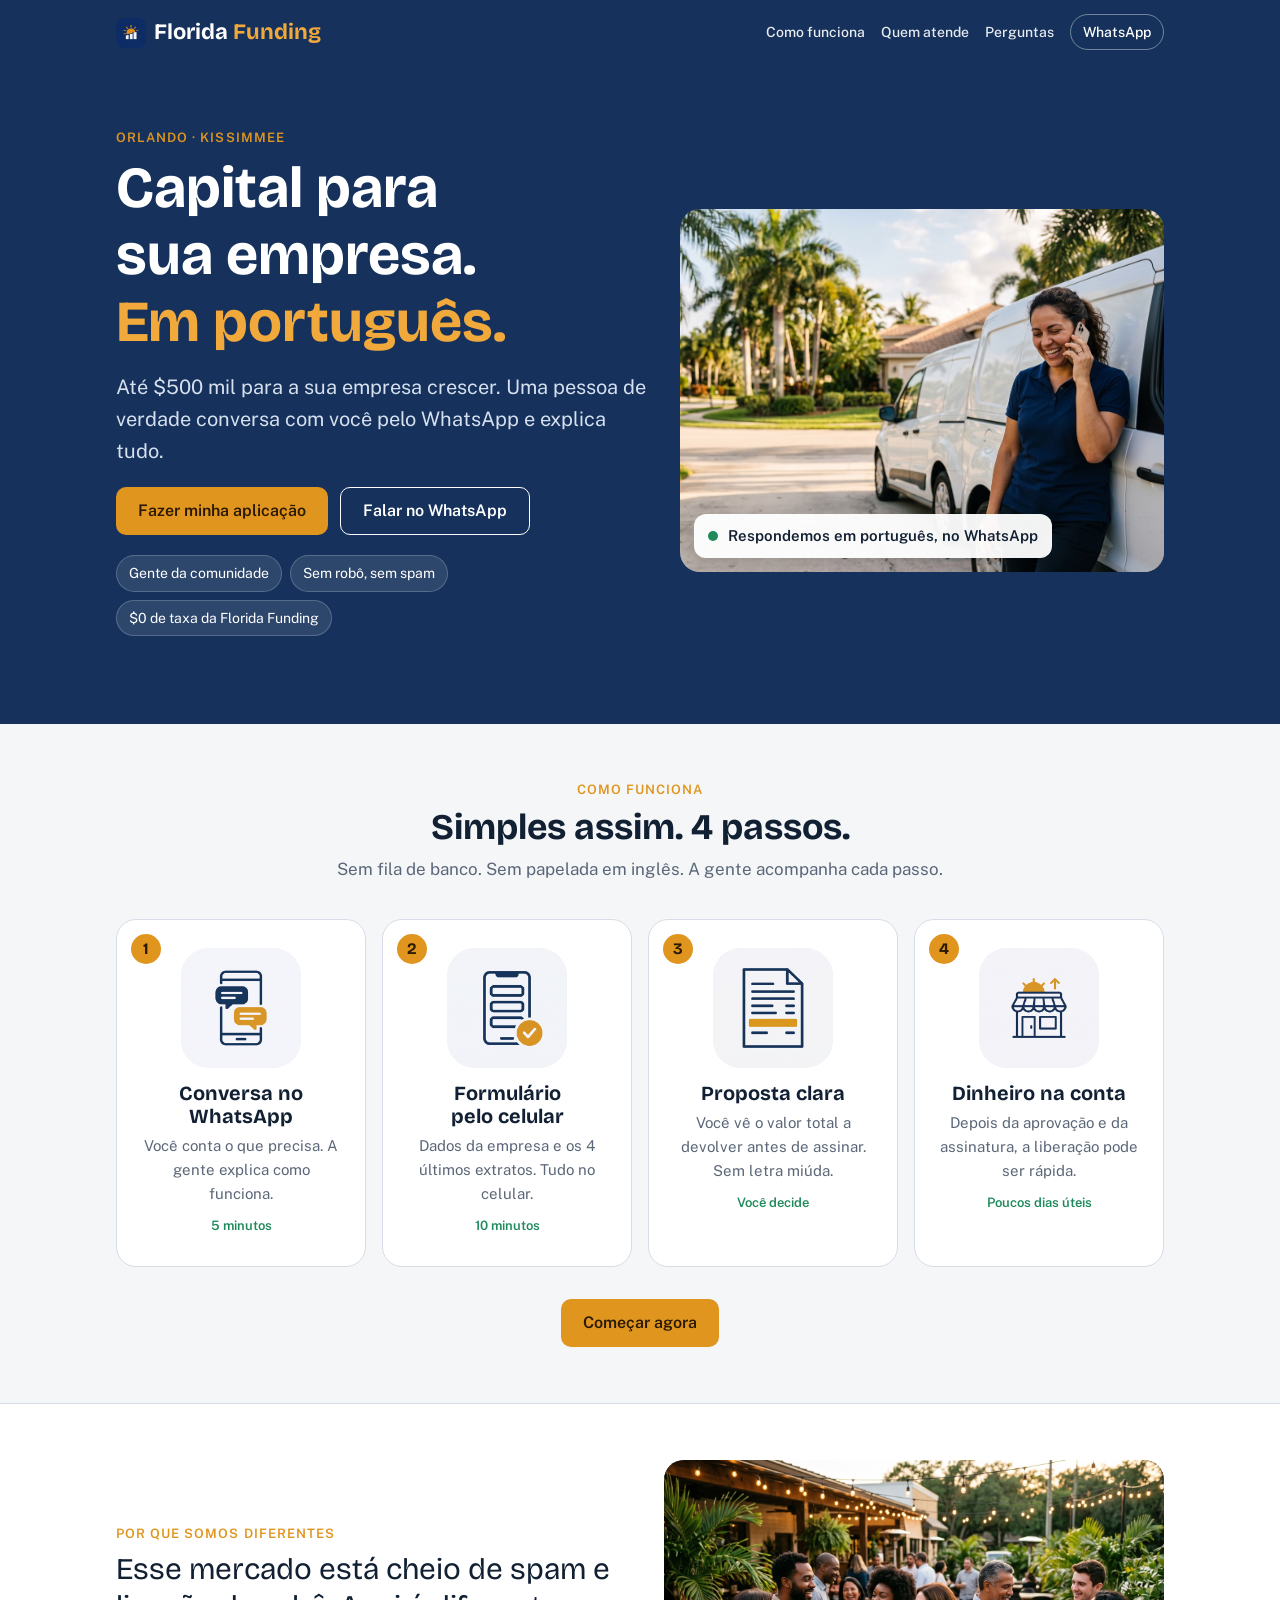
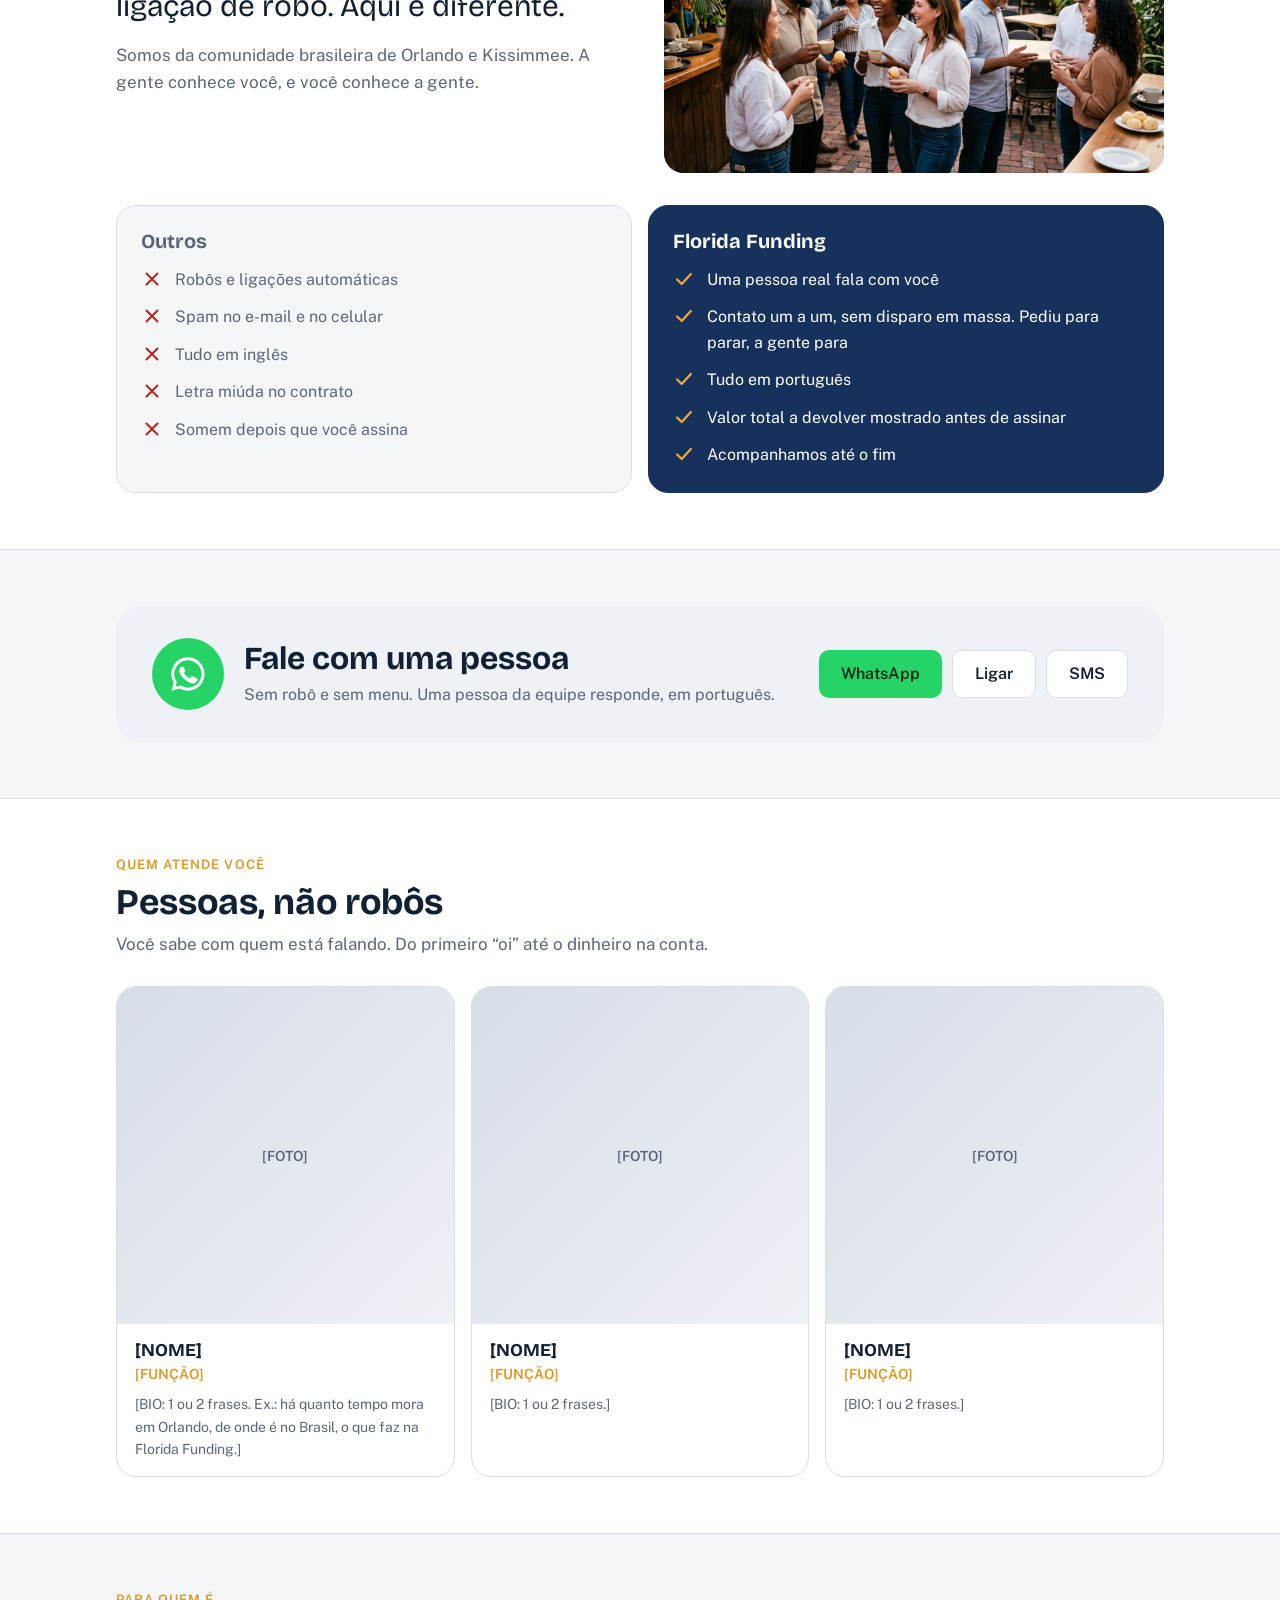
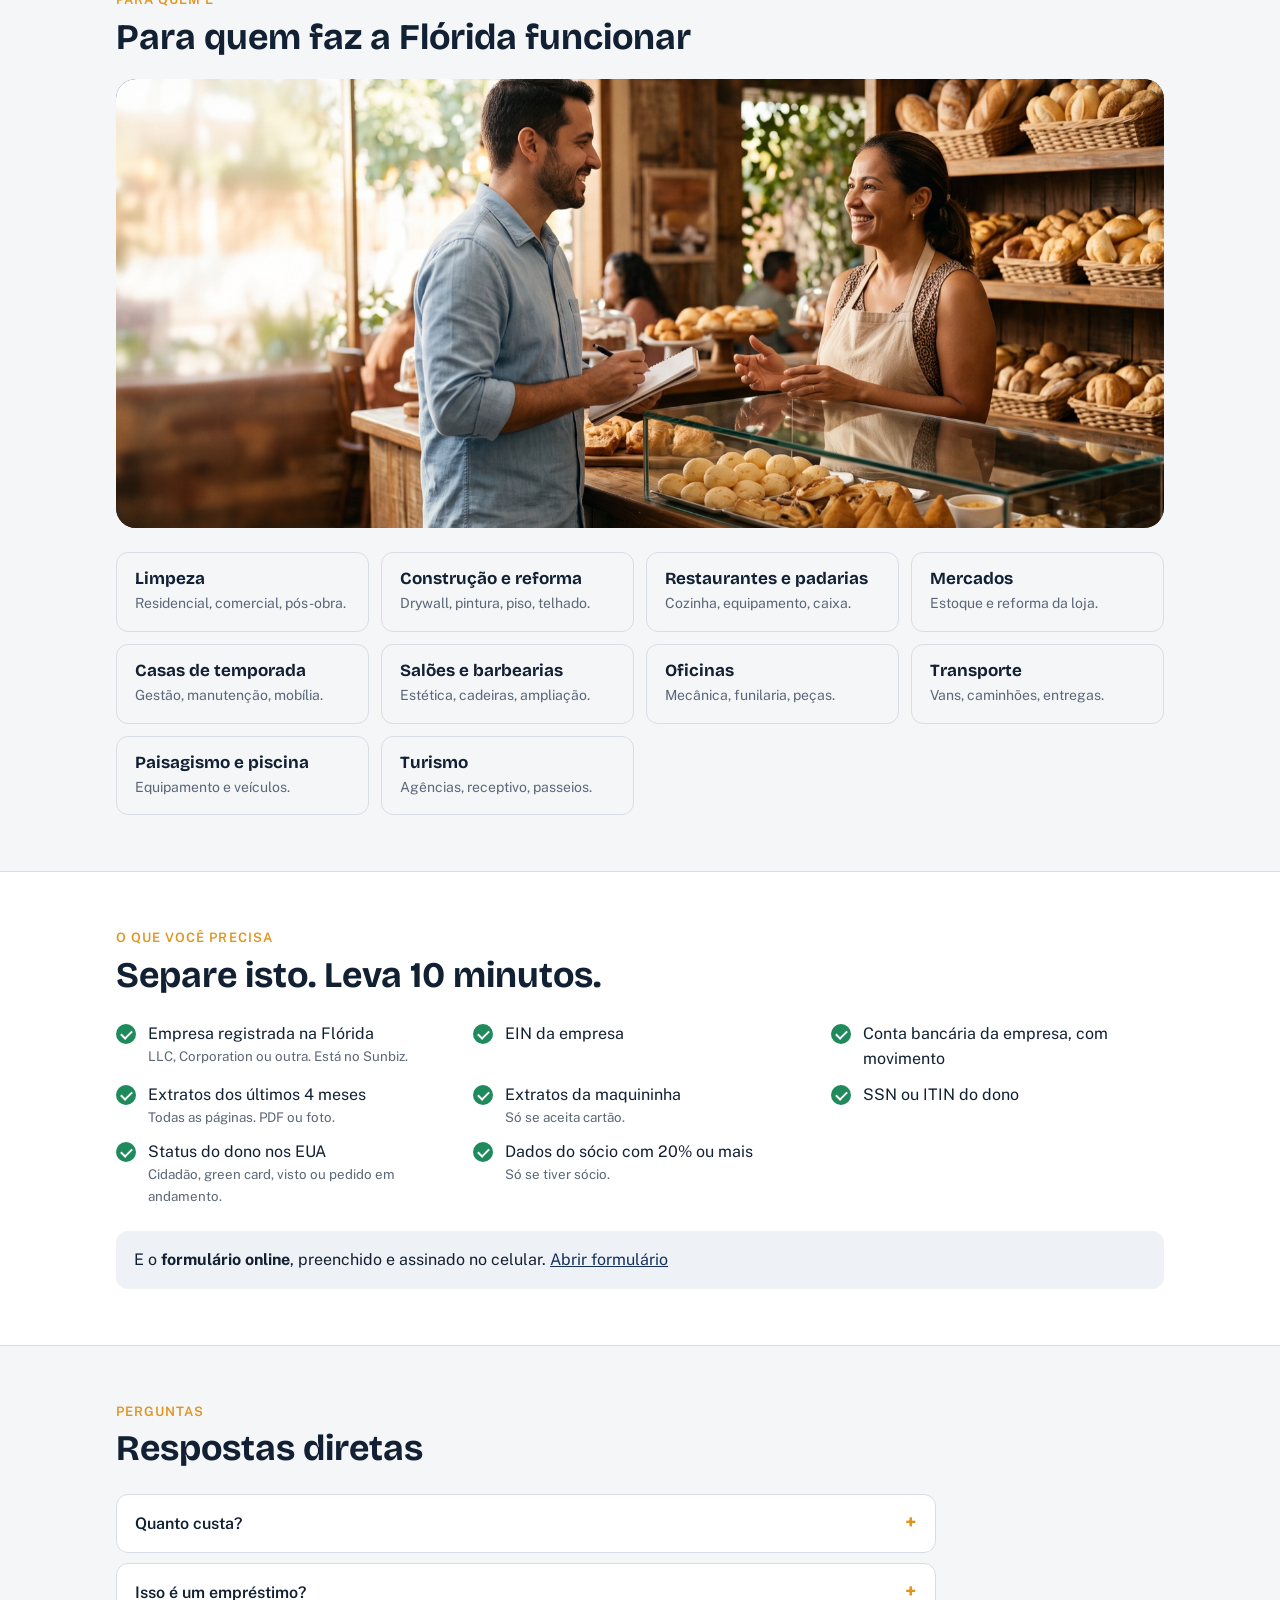
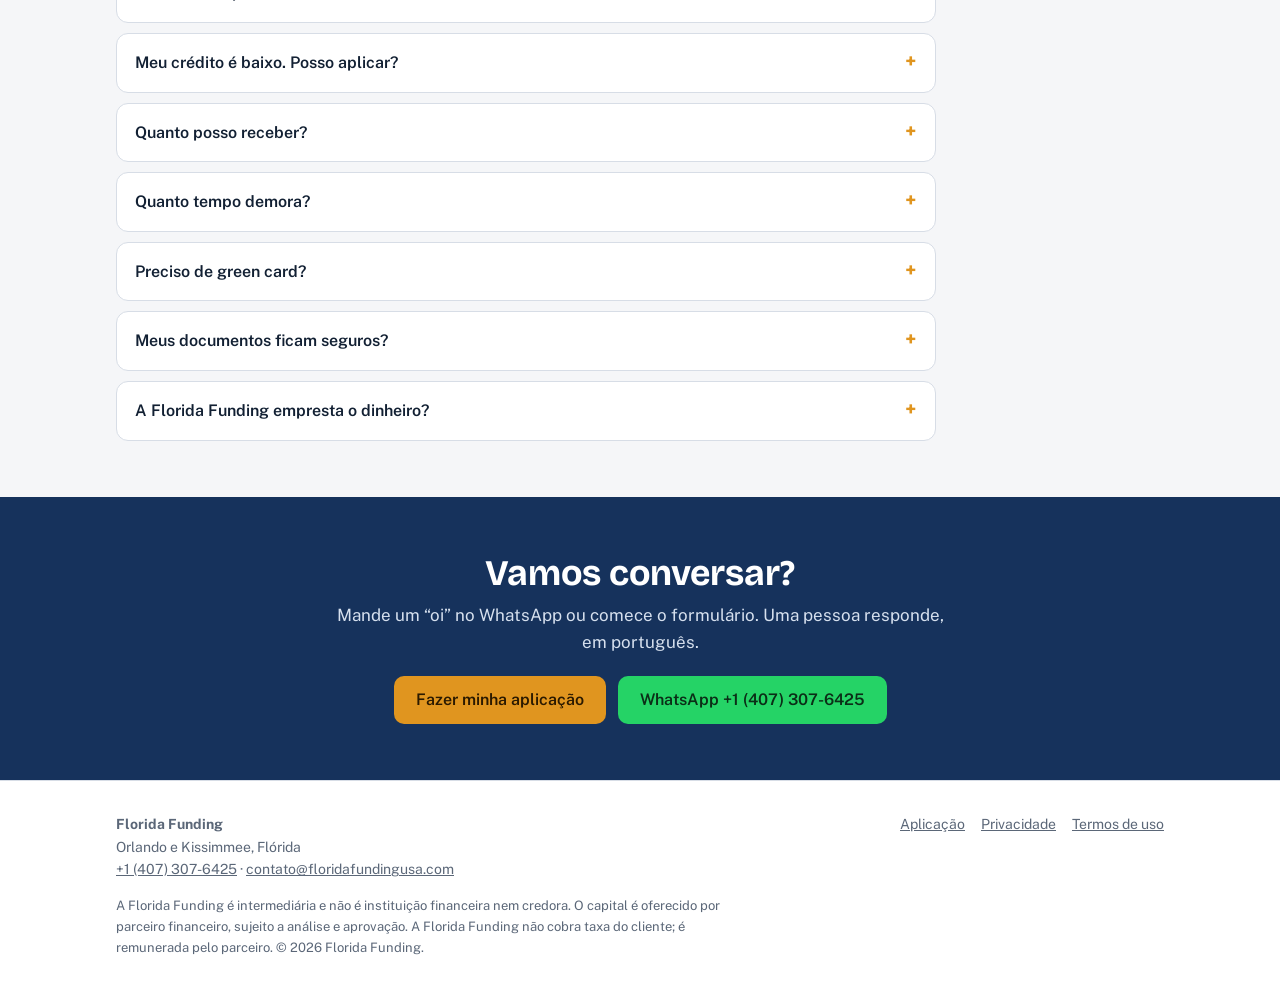
==== index.html @ 035c55c8 "Site Florida Funding (versão provisória) Co-Authored-By: Claude Opus 5.5 <noreply@anthropic.com>" ====
<!doctype html>
<html lang="pt-BR">
<head>
<meta charset="utf-8">
<meta name="viewport" content="width=device-width,initial-scale=1,viewport-fit=cover">
<title>Capital de giro para empresas brasileiras em Orlando e Kissimmee · Florida Funding</title>
<meta name="description" content="Capital de giro de até $500 mil para empresas brasileiras em Orlando e Kissimmee. Pessoas reais, em português, pelo WhatsApp. Análise pelo faturamento dos últimos 4 meses. Sem taxa cobrada pela Florida Funding.">
<meta name="theme-color" content="#16325c">
<link rel="canonical" href="https://floridafundingusa.com/">
<link rel="icon" href="img/logo-icone.png" type="image/png">

<!-- Open Graph / redes sociais -->
<meta property="og:type" content="website">
<meta property="og:locale" content="pt_BR">
<meta property="og:site_name" content="Florida Funding">
<meta property="og:url" content="https://floridafundingusa.com/">
<meta property="og:title" content="Capital de giro para empresas brasileiras, em português">
<meta property="og:description" content="Até $500 mil. Gente da comunidade, sem robô e sem letra miúda: você vê o valor total a devolver antes de assinar.">
<meta property="og:image" content="https://floridafundingusa.com/img/og.jpg">
<meta property="og:image:width" content="1200">
<meta property="og:image:height" content="630">
<meta name="twitter:card" content="summary_large_image">

<link rel="preconnect" href="https://fonts.googleapis.com">
<link rel="preconnect" href="https://fonts.gstatic.com" crossorigin>
<link rel="stylesheet" href="https://fonts.googleapis.com/css2?family=Bricolage+Grotesque:opsz,wght@12..96,600;12..96,700&family=Public+Sans:wght@400;500;600&display=swap">
<link rel="stylesheet" href="site.css">

<script type="application/ld+json">
{
  "@context": "https://schema.org",
  "@type": ["FinancialService", "LocalBusiness"],
  "@id": "https://floridafundingusa.com/#empresa",
  "name": "Florida Funding",
  "url": "https://floridafundingusa.com/",
  "description": "Intermediária da comunidade brasileira que ajuda pequenas empresas em Orlando e Kissimmee a conseguir capital de giro com um parceiro financeiro. Atendimento em português.",
  "telephone": "+1-407-307-6425",
  "email": "contato@floridafundingusa.com",
  "image": "https://floridafundingusa.com/img/og.jpg",
  "logo": "https://floridafundingusa.com/favicon.svg",
  "areaServed": [
    {"@type": "City", "name": "Orlando", "containedInPlace": {"@type": "State", "name": "Florida"}},
    {"@type": "City", "name": "Kissimmee", "containedInPlace": {"@type": "State", "name": "Florida"}}
  ],
  "availableLanguage": ["pt-BR", "en"],
  "contactPoint": {
    "@type": "ContactPoint",
    "telephone": "+1-407-307-6425",
    "email": "contato@floridafundingusa.com",
    "contactType": "customer service",
    "availableLanguage": ["Portuguese", "English"]
  }
}
</script>
<script type="application/ld+json">
{
  "@context": "https://schema.org",
  "@type": "FAQPage",
  "mainEntity": [
    {"@type": "Question", "name": "Quanto custa?", "acceptedAnswer": {"@type": "Answer", "text": "A Florida Funding não cobra taxa de você: quem nos paga é o parceiro financeiro. O custo do capital depende da análise da sua empresa. Antes de você assinar, mostramos o valor total a devolver, a forma de pagamento e o prazo."}},
    {"@type": "Question", "name": "Isso é um empréstimo?", "acceptedAnswer": {"@type": "Answer", "text": "Na maioria dos casos é um adiantamento de recebíveis (merchant cash advance): o parceiro adianta um valor e recebe de volta com uma parte das vendas ou depósitos futuros, em pagamentos diários ou semanais. Não é empréstimo de banco e pode custar mais do que um financiamento bancário."}},
    {"@type": "Question", "name": "Meu crédito é baixo. Posso aplicar?", "acceptedAnswer": {"@type": "Answer", "text": "Pode. A análise olha principalmente o faturamento da empresa nos últimos 4 meses, não só o score. O crédito também é consultado, com a sua autorização. Todo pedido passa por análise e aprovação."}},
    {"@type": "Question", "name": "Quanto posso receber?", "acceptedAnswer": {"@type": "Answer", "text": "Até $500 mil. O valor depende do faturamento, do ramo e dos compromissos que a empresa já tem."}},
    {"@type": "Question", "name": "Quanto tempo demora?", "acceptedAnswer": {"@type": "Answer", "text": "Com a aplicação e os 4 extratos completos, a análise costuma ser rápida. Depois da aprovação e da assinatura, a liberação pode sair em poucos dias úteis. O prazo final depende do parceiro."}},
    {"@type": "Question", "name": "Preciso de green card?", "acceptedAnswer": {"@type": "Answer", "text": "Não necessariamente. Perguntamos o status do dono nos EUA para o parceiro montar a proposta certa. Algumas situações têm condições diferentes."}},
    {"@type": "Question", "name": "Meus documentos ficam seguros?", "acceptedAnswer": {"@type": "Answer", "text": "Sim. Envio criptografado, armazenamento privado, compartilhado só com o parceiro financeiro e apagado depois da decisão, em no máximo 90 dias."}},
    {"@type": "Question", "name": "A Florida Funding empresta o dinheiro?", "acceptedAnswer": {"@type": "Answer", "text": "Não. Somos intermediários da comunidade brasileira: montamos o pedido com você, explicamos a proposta em português e acompanhamos até o fim. O capital vem do parceiro financeiro."}}
  ]
}
</script>
<!-- META PIXEL: colar aqui (mesmo bloco da aplicacao.html, só com fbq('track','PageView')) -->
</head>
<body>
<a class="skip" href="#conteudo">Pular para o conteúdo</a>

<!-- Ícones (desenhados aqui para não depender de imagem) -->
<svg width="0" height="0" style="position:absolute" aria-hidden="true">
  <symbol id="i-chat" viewBox="0 0 24 24" fill="none" stroke="currentColor" stroke-width="1.7" stroke-linecap="round" stroke-linejoin="round"><path d="M20 11.5a8 8 0 0 1-11.6 7.1L4 20l1.4-4.2A8 8 0 1 1 20 11.5z"/><path d="M8.5 10h7M8.5 13.5h4.5"/></symbol>
  <symbol id="i-phone" viewBox="0 0 24 24" fill="none" stroke="currentColor" stroke-width="1.7" stroke-linecap="round" stroke-linejoin="round"><rect x="6" y="2.5" width="12" height="19" rx="2.5"/><path d="M9 7.5h6M9 11h6M9 14.5h3.5M11 18.5h2"/></symbol>
  <symbol id="i-doc" viewBox="0 0 24 24" fill="none" stroke="currentColor" stroke-width="1.7" stroke-linecap="round" stroke-linejoin="round"><path d="M14 2.5H6.5A1.5 1.5 0 0 0 5 4v16a1.5 1.5 0 0 0 1.5 1.5h11A1.5 1.5 0 0 0 19 20V7.5z"/><path d="M14 2.5v5h5"/><path d="M12 10.5v7M14 12h-2.8a1.2 1.2 0 0 0 0 2.4h1.6a1.2 1.2 0 0 1 0 2.4H10"/></symbol>
  <symbol id="i-bank" viewBox="0 0 24 24" fill="none" stroke="currentColor" stroke-width="1.7" stroke-linecap="round" stroke-linejoin="round"><rect x="2.5" y="6" width="19" height="12" rx="2"/><circle cx="12" cy="12" r="2.6"/><path d="M6 9.5v5M18 9.5v5"/></symbol>
  <symbol id="i-x" viewBox="0 0 24 24" fill="none" stroke="currentColor" stroke-width="2.2" stroke-linecap="round"><path d="M6 6l12 12M18 6L6 18"/></symbol>
  <symbol id="i-ok" viewBox="0 0 24 24" fill="none" stroke="currentColor" stroke-width="2.4" stroke-linecap="round" stroke-linejoin="round"><path d="M4.5 12.5l5 5 10-11"/></symbol>
  <symbol id="i-wa" viewBox="0 0 24 24" fill="currentColor"><path d="M12 2a10 10 0 0 0-8.6 15.1L2 22l5-1.3A10 10 0 1 0 12 2zm0 18.2a8.2 8.2 0 0 1-4.2-1.1l-.3-.2-3 .8.8-2.9-.2-.3A8.2 8.2 0 1 1 12 20.2zm4.5-6.1c-.2-.1-1.5-.7-1.7-.8s-.4-.1-.6.1-.7.8-.8 1-.3.2-.5.1a6.7 6.7 0 0 1-3.3-2.9c-.3-.4.3-.4.7-1.3.1-.2 0-.3 0-.4l-.8-1.8c-.2-.5-.4-.4-.6-.4h-.5a1 1 0 0 0-.7.3 3 3 0 0 0-.9 2.2 5.2 5.2 0 0 0 1.1 2.7 11.8 11.8 0 0 0 4.5 4c1.7.7 2.3.8 3.2.6a2.7 2.7 0 0 0 1.8-1.3 2.2 2.2 0 0 0 .2-1.3c-.1-.1-.3-.2-.6-.3z"/></symbol>
</svg>

<header class="top">
  <div class="in">
    <a class="logo" href="index.html"><img src="img/logo-icone.png" alt="" width="30" height="30" style="vertical-align:middle;border-radius:8px;margin-right:8px">Florida <span>Funding</span></a>
    <nav aria-label="Principal">
      <a class="hide-sm" href="#como-funciona">Como funciona</a>
      <a class="hide-sm" href="#quem-atende">Quem atende</a>
      <a class="hide-sm" href="#perguntas">Perguntas</a>
      <a class="pill" href="https://wa.me/14073076425">WhatsApp</a>
    </nav>
  </div>
</header>

<main id="conteudo">
<!-- HERO -->
<section class="hero2" style="padding:0">
  <div class="in">
    <div>
      <p class="kicker">Orlando · Kissimmee</p>
      <h1>Capital para sua empresa. <em>Em português.</em></h1>
      <p class="lead">Até $500 mil para a sua empresa crescer. Uma pessoa de verdade conversa com você pelo WhatsApp e explica tudo.</p>
      <div class="ctas">
        <a class="btn gold js-apply" href="aplicacao.html">Fazer minha aplicação</a>
        <a class="btn line" href="https://wa.me/14073076425">Falar no WhatsApp</a>
      </div>
      <ul class="trust">
        <li>Gente da comunidade</li>
        <li>Sem robô, sem spam</li>
        <li>$0 de taxa da Florida Funding</li>
      </ul>
    </div>
    <div class="ph" data-ph>
      <img src="img/hero.jpg" alt="Empresária brasileira em Orlando conversando pelo celular ao lado da van da empresa" width="1600" height="893" fetchpriority="high" style="object-position:72% center">
      <div class="tag"><i></i>Respondemos em português, no WhatsApp</div>
    </div>
  </div>
</section>

<!-- PROCESSO -->
<section id="como-funciona">
  <div class="in center">
    <p class="kicker">Como funciona</p>
    <h2>Simples assim. 4 passos.</h2>
    <p class="lead">Sem fila de banco. Sem papelada em inglês. A gente acompanha cada passo.</p>
    <ol class="flow">
      <li><div class="ico" data-ph><svg aria-hidden="true"><use href="#i-chat"/></svg><img src="img/processo-1.jpg" alt="" width="400" height="400" loading="lazy"></div><h3>Conversa no WhatsApp</h3><p>Você conta o que precisa. A gente explica como funciona.</p><span class="time">5 minutos</span></li>
      <li><div class="ico" data-ph><svg aria-hidden="true"><use href="#i-phone"/></svg><img src="img/processo-2.jpg" alt="" width="400" height="400" loading="lazy"></div><h3>Formulário pelo celular</h3><p>Dados da empresa e os 4 últimos extratos. Tudo no celular.</p><span class="time">10 minutos</span></li>
      <li><div class="ico" data-ph><svg aria-hidden="true"><use href="#i-doc"/></svg><img src="img/processo-3.jpg" alt="" width="400" height="400" loading="lazy"></div><h3>Proposta clara</h3><p>Você vê o valor total a devolver antes de assinar. Sem letra miúda.</p><span class="time">Você decide</span></li>
      <li><div class="ico" data-ph><svg aria-hidden="true"><use href="#i-bank"/></svg><img src="img/processo-4.jpg" alt="" width="400" height="400" loading="lazy"></div><h3>Dinheiro na conta</h3><p>Depois da aprovação e da assinatura, a liberação pode ser rápida.</p><span class="time">Poucos dias úteis</span></li>
    </ol>
    <div class="ctas" style="justify-content:center;margin-top:32px"><a class="btn gold js-apply" href="aplicacao.html">Começar agora</a></div>
  </div>
</section>

<!-- POSICIONAMENTO -->
<section class="alt" id="diferente">
  <div class="in">
    <div class="split">
      <div>
        <p class="kicker">Por que somos diferentes</p>
        <p class="quote">Esse mercado está cheio de spam e ligação de robô. Aqui é diferente.</p>
        <p class="lead">Somos da comunidade brasileira de Orlando e Kissimmee. A gente conhece você, e você conhece a gente.</p>
      </div>
      <div class="ph" data-ph style="aspect-ratio:16/10">
        <img src="img/comunidade.jpg" alt="Pequenos empresários da comunidade brasileira reunidos em Orlando" width="1600" height="893" loading="lazy">
      </div>
    </div>
    <div class="vs">
      <div class="col them">
        <h3>Outros</h3>
        <ul>
          <li><svg aria-hidden="true"><use href="#i-x"/></svg>Robôs e ligações automáticas</li>
          <li><svg aria-hidden="true"><use href="#i-x"/></svg>Spam no e-mail e no celular</li>
          <li><svg aria-hidden="true"><use href="#i-x"/></svg>Tudo em inglês</li>
          <li><svg aria-hidden="true"><use href="#i-x"/></svg>Letra miúda no contrato</li>
          <li><svg aria-hidden="true"><use href="#i-x"/></svg>Somem depois que você assina</li>
        </ul>
      </div>
      <div class="col us">
        <h3>Florida Funding</h3>
        <ul>
          <li><svg aria-hidden="true"><use href="#i-ok"/></svg>Uma pessoa real fala com você</li>
          <li><svg aria-hidden="true"><use href="#i-ok"/></svg>Contato um a um, sem disparo em massa. Pediu para parar, a gente para</li>
          <li><svg aria-hidden="true"><use href="#i-ok"/></svg>Tudo em português</li>
          <li><svg aria-hidden="true"><use href="#i-ok"/></svg>Valor total a devolver mostrado antes de assinar</li>
          <li><svg aria-hidden="true"><use href="#i-ok"/></svg>Acompanhamos até o fim</li>
        </ul>
      </div>
    </div>
  </div>
</section>

<!-- FALE COM UMA PESSOA -->
<section id="fale">
  <div class="in">
    <div class="talk">
      <div class="face"><svg aria-hidden="true"><use href="#i-wa"/></svg></div>
      <div><h2>Fale com uma pessoa</h2><p>Sem robô e sem menu. Uma pessoa da equipe responde, em português.</p></div>
      <div class="opts">
        <a class="btn wa" href="https://wa.me/14073076425">WhatsApp</a>
        <a class="btn soft" href="tel:+14073076425">Ligar</a>
        <a class="btn soft" href="sms:+14073076425">SMS</a>
      </div>
    </div>
  </div>
</section>

<!-- QUEM ATENDE -->
<section class="alt" id="quem-atende">
  <div class="in">
    <p class="kicker">Quem atende você</p>
    <h2>Pessoas, não robôs</h2>
    <p class="lead">Você sabe com quem está falando. Do primeiro “oi” até o dinheiro na conta.</p>
    <!-- EQUIPE: trocar [FOTO], [NOME], [FUNÇÃO] e [BIO] pelos dados reais. Foto quadrada em img/equipe-1.jpg, equipe-2.jpg, equipe-3.jpg. Não publicar com os colchetes. -->
    <div class="team">
      <article class="person"><div class="ph" data-ph><span class="slot">[FOTO]</span><img src="img/equipe-1.jpg" alt="[NOME]" width="600" height="600" loading="lazy"></div>
        <div class="body"><h3>[NOME]</h3><p class="role">[FUNÇÃO]</p><p>[BIO: 1 ou 2 frases. Ex.: há quanto tempo mora em Orlando, de onde é no Brasil, o que faz na Florida Funding.]</p></div></article>
      <article class="person"><div class="ph" data-ph><span class="slot">[FOTO]</span><img src="img/equipe-2.jpg" alt="[NOME]" width="600" height="600" loading="lazy"></div>
        <div class="body"><h3>[NOME]</h3><p class="role">[FUNÇÃO]</p><p>[BIO: 1 ou 2 frases.]</p></div></article>
      <article class="person"><div class="ph" data-ph><span class="slot">[FOTO]</span><img src="img/equipe-3.jpg" alt="[NOME]" width="600" height="600" loading="lazy"></div>
        <div class="body"><h3>[NOME]</h3><p class="role">[FUNÇÃO]</p><p>[BIO: 1 ou 2 frases.]</p></div></article>
    </div>
  </div>
</section>

<!-- NICHOS -->
<section id="quem-atendemos">
  <div class="in">
    <p class="kicker">Para quem é</p>
    <h2>Para quem faz a Flórida funcionar</h2>
    <div class="ph" data-ph style="aspect-ratio:21/9;margin-top:20px"><img src="img/padaria.jpg" alt="Dona de padaria conversando sobre o negócio no balcão" width="1600" height="893" loading="lazy"></div>
    <div class="grid">
      <div class="card"><h3>Limpeza</h3><p>Residencial, comercial, pós-obra.</p></div>
      <div class="card"><h3>Construção e reforma</h3><p>Drywall, pintura, piso, telhado.</p></div>
      <div class="card"><h3>Restaurantes e padarias</h3><p>Cozinha, equipamento, caixa.</p></div>
      <div class="card"><h3>Mercados</h3><p>Estoque e reforma da loja.</p></div>
      <div class="card"><h3>Casas de temporada</h3><p>Gestão, manutenção, mobília.</p></div>
      <div class="card"><h3>Salões e barbearias</h3><p>Estética, cadeiras, ampliação.</p></div>
      <div class="card"><h3>Oficinas</h3><p>Mecânica, funilaria, peças.</p></div>
      <div class="card"><h3>Transporte</h3><p>Vans, caminhões, entregas.</p></div>
      <div class="card"><h3>Paisagismo e piscina</h3><p>Equipamento e veículos.</p></div>
      <div class="card"><h3>Turismo</h3><p>Agências, receptivo, passeios.</p></div>
    </div>
  </div>
</section>

<!-- O QUE PRECISA -->
<section class="alt" id="o-que-precisa">
  <div class="in">
    <p class="kicker">O que você precisa</p>
    <h2>Separe isto. Leva 10 minutos.</h2>
    <ul class="check">
      <li>Empresa registrada na Flórida<small>LLC, Corporation ou outra. Está no Sunbiz.</small></li>
      <li>EIN da empresa</li>
      <li>Conta bancária da empresa, com movimento</li>
      <li>Extratos dos últimos 4 meses<small>Todas as páginas. PDF ou foto.</small></li>
      <li>Extratos da maquininha<small>Só se aceita cartão.</small></li>
      <li>SSN ou ITIN do dono</li>
      <li>Status do dono nos EUA<small>Cidadão, green card, visto ou pedido em andamento.</small></li>
      <li>Dados do sócio com 20% ou mais<small>Só se tiver sócio.</small></li>
    </ul>
    <div class="note">E o <b>formulário online</b>, preenchido e assinado no celular. <a class="js-apply" href="aplicacao.html">Abrir formulário</a></div>
  </div>
</section>

<!-- FAQ -->
<section id="perguntas">
  <div class="in">
    <p class="kicker">Perguntas</p>
    <h2>Respostas diretas</h2>
    <div class="faq">
      <details><summary>Quanto custa?</summary>
        <p>A Florida Funding não cobra taxa de você. Quem nos paga é o parceiro financeiro.</p>
        <p>O custo do capital depende da análise da sua empresa. Antes de assinar, você vê o <b>valor total a devolver</b>, a forma de pagamento e o prazo. Só assina se fizer sentido.</p></details>
      <details><summary>Isso é um empréstimo?</summary>
        <p>Na maioria dos casos é um adiantamento de recebíveis (<i>merchant cash advance</i>). O parceiro adianta um valor e recebe de volta com uma parte das vendas ou depósitos futuros, em pagamentos diários ou semanais.</p>
        <p>Não é empréstimo de banco. É mais simples de conseguir, mas pode custar mais. Por isso explicamos tudo antes.</p></details>
      <details><summary>Meu crédito é baixo. Posso aplicar?</summary>
        <p>Pode. A análise olha principalmente o faturamento dos últimos 4 meses, não só o score. O crédito também é consultado, com a sua autorização. Todo pedido passa por análise e aprovação.</p></details>
      <details><summary>Quanto posso receber?</summary>
        <p>Até $500 mil. Depende do faturamento, do ramo e dos compromissos que a empresa já tem.</p></details>
      <details><summary>Quanto tempo demora?</summary>
        <p>Com o formulário e os 4 extratos completos, a análise costuma ser rápida. Depois da aprovação e da assinatura, a liberação pode sair em poucos dias úteis. O prazo final depende do parceiro.</p></details>
      <details><summary>Preciso de green card?</summary>
        <p>Não necessariamente. Perguntamos o status do dono nos EUA para o parceiro montar a proposta certa. Algumas situações têm condições diferentes. A gente explica no seu caso.</p></details>
      <details><summary>Meus documentos ficam seguros?</summary>
        <p>Sim. Envio criptografado, armazenamento privado, compartilhado só com o parceiro financeiro. Apagamos depois da decisão, em no máximo 90 dias. Veja a <a href="privacidade.html">Política de Privacidade</a>.</p></details>
      <details><summary>A Florida Funding empresta o dinheiro?</summary>
        <p>Não. Somos intermediários da comunidade brasileira. Montamos o pedido com você, explicamos a proposta em português e acompanhamos até o fim. O capital vem do parceiro financeiro. Veja os <a href="termos.html">Termos de uso</a>.</p></details>
    </div>
  </div>
</section>

<!-- CTA FINAL -->
<section class="cta-final">
  <div class="in">
    <h2>Vamos conversar?</h2>
    <p class="lead">Mande um “oi” no WhatsApp ou comece o formulário. Uma pessoa responde, em português.</p>
    <div class="ctas">
      <a class="btn gold js-apply" href="aplicacao.html">Fazer minha aplicação</a>
      <a class="btn wa" href="https://wa.me/14073076425">WhatsApp +1 (407) 307-6425</a>
    </div>
  </div>
</section>
</main>

<footer class="foot">
  <div class="in">
    <div class="cols">
      <div><b>Florida Funding</b><br>Orlando e Kissimmee, Flórida<br>
        <a href="tel:+14073076425">+1 (407) 307-6425</a> · <a href="mailto:contato@floridafundingusa.com">contato@floridafundingusa.com</a></div>
      <nav aria-label="Rodapé"><a href="aplicacao.html">Aplicação</a><a href="privacidade.html">Privacidade</a><a href="termos.html">Termos de uso</a></nav>
    </div>
    <p class="disc">A Florida Funding é intermediária e não é instituição financeira nem credora. O capital é oferecido por parceiro financeiro, sujeito a análise e aprovação. A Florida Funding não cobra taxa do cliente; é remunerada pelo parceiro. © <span id="yr">2026</span> Florida Funding.</p>
  </div>
</footer>

<div class="bar">
  <a class="btn gold js-apply" href="aplicacao.html">Aplicar</a>
  <a class="btn wa" href="https://wa.me/14073076425">WhatsApp</a>
</div>

<script>
/* Imagem que não existir: esconde e mantém o fundo colorido */
document.querySelectorAll("[data-ph] img").forEach(function(img){
  function off(){img.closest("[data-ph]").classList.add("noimg")}
  function on(){var s=img.closest("[data-ph]").querySelector(".slot");if(s)s.style.display="none"}
  if(img.complete){img.naturalWidth?on():off()}else{img.addEventListener("error",off);img.addEventListener("load",on)}
});
/* Guarda a origem do anúncio (UTM) para a aplicação e repassa nos botões "Aplicar" */
(function(){var q=new URLSearchParams(location.search),keys=["utm_source","utm_medium","utm_campaign","utm_content"],s={};
 try{s=JSON.parse(sessionStorage.getItem("ff_utm")||"{}")}catch(e){}
 var pass=new URLSearchParams();keys.forEach(function(k){var v=q.get(k);if(v){s[k]=v.slice(0,200)}if(s[k])pass.set(k,s[k])});
 if(!s.landing)s.landing=location.pathname;if(!s.referrer&&document.referrer)s.referrer=document.referrer.slice(0,300);
 try{sessionStorage.setItem("ff_utm",JSON.stringify(s))}catch(e){}
 var qs=pass.toString();if(qs)document.querySelectorAll("a.js-apply").forEach(function(a){a.href="aplicacao.html?"+qs});
 var y=document.getElementById("yr");if(y)y.textContent=new Date().getFullYear()})();
</script>
</body>
</html>
---- site.css ----
/* Florida Funding — estilo compartilhado (index, privacidade, termos, obrigado).
   A aplicacao.html tem o próprio estilo embutido, com os mesmos tokens. */
:root{
  --bg:#f5f6f8;--surface:#fff;--ink:#122033;--muted:#5b6778;--line:#d7dde6;--accent:#e0951f;--accent-ink:#2b1a00;
  --navy:#16325c;--navy-deep:#0f2443;--ok:#1f8a5b;--chip:#eef1f6;
  --display:"Bricolage Grotesque",ui-sans-serif,system-ui,sans-serif;--body:"Public Sans",ui-sans-serif,system-ui,sans-serif;
  --max:1080px;--r:12px;
}
@media (prefers-color-scheme:dark){:root{--bg:#0e1622;--surface:#152132;--ink:#e7edf5;--muted:#9aa8ba;--line:#2a3a51;--accent:#f0a93a;--navy:#8fb3ec;--navy-deep:#0a1220;--ok:#4cc38a;--chip:#1c2b40;color-scheme:dark}}
*{box-sizing:border-box}
html{-webkit-text-size-adjust:100%;scroll-behavior:smooth}
body{margin:0;background:var(--bg);color:var(--ink);font:16px/1.6 var(--body)}
img,svg{max-width:100%}
a{color:var(--navy)}
:focus-visible{outline:2px solid var(--accent);outline-offset:2px}
.skip{position:absolute;left:-9999px}.skip:focus{left:16px;top:8px;background:var(--surface);padding:8px 12px;z-index:10}
.in{max-width:var(--max);margin:0 auto;padding:0 16px}
h1,h2,h3{font-family:var(--display);line-height:1.15;text-wrap:balance}
h2{font-size:clamp(26px,4.5vw,36px);margin:0 0 8px}
h3{font-size:19px;margin:0 0 6px}
p{margin:0 0 12px}
.lead{color:var(--muted);font-size:17px;max-width:62ch}

/* Topo */
.top{background:var(--navy-deep);color:#fff}
@media (prefers-color-scheme:light){.top{background:#16325c}}
.top .in{display:flex;justify-content:space-between;align-items:center;gap:12px;padding-top:14px;padding-bottom:14px;flex-wrap:wrap}
.logo{font-family:var(--display);font-weight:700;font-size:22px;color:#fff;text-decoration:none}
.logo span{color:#f0a93a}
.top nav{display:flex;gap:16px;align-items:center;flex-wrap:wrap}
.top nav a{color:#fff;text-decoration:none;font-size:14px;font-weight:500;opacity:.9}
.top nav a:hover{opacity:1;text-decoration:underline}
.top nav .pill{border:1px solid rgba(255,255,255,.4);padding:6px 12px;border-radius:999px;opacity:1}
@media (max-width:640px){.top nav .hide-sm{display:none}}

/* Botões */
.btn{display:inline-flex;align-items:center;justify-content:center;gap:8px;font:600 16px/1 var(--body);padding:14px 22px;border-radius:10px;text-decoration:none;border:0;cursor:pointer;min-height:48px}
.btn.gold{background:var(--accent);color:var(--accent-ink)}
.btn.gold:hover{filter:brightness(1.05)}
.btn.line{background:transparent;color:inherit;border:1px solid currentColor}
.ctas{display:flex;gap:12px;flex-wrap:wrap;margin-top:20px}

/* Hero */
.hero{background:linear-gradient(180deg,#16325c 0%,#1d3f72 100%);color:#fff;padding:48px 0 56px}
@media (prefers-color-scheme:dark){.hero{background:linear-gradient(180deg,#0a1220 0%,#12223a 100%)}}
.hero h1{font-size:clamp(32px,7vw,56px);margin:0 0 16px;max-width:18ch}
.hero h1 em{font-style:normal;color:#f0a93a}
.hero .lead{color:#d6e0ee;font-size:clamp(17px,2.4vw,20px)}
.hero .btn.line{color:#fff}
.facts{list-style:none;padding:0;margin:28px 0 0;display:grid;grid-template-columns:repeat(auto-fit,minmax(180px,1fr));gap:12px}
.facts li{border-left:3px solid #f0a93a;padding:4px 0 4px 12px;font-size:15px;color:#d6e0ee}
.facts b{display:block;color:#fff;font-family:var(--display);font-size:22px}

/* Seções */
section{padding:56px 0}
section.alt{background:var(--surface);border-top:1px solid var(--line);border-bottom:1px solid var(--line)}
.kicker{font-size:13px;font-weight:600;letter-spacing:.08em;text-transform:uppercase;color:var(--accent);margin-bottom:6px}

.steps{list-style:none;padding:0;margin:28px 0 0;display:grid;grid-template-columns:repeat(auto-fit,minmax(220px,1fr));gap:16px;counter-reset:s}
.steps li{background:var(--surface);border:1px solid var(--line);border-radius:var(--r);padding:20px;counter-increment:s;position:relative}
section.alt .steps li{background:var(--bg)}
.steps li::before{content:counter(s);display:inline-grid;place-items:center;width:36px;height:36px;border-radius:50%;background:var(--accent);color:var(--accent-ink);font:700 18px var(--display);margin-bottom:10px}
.steps p{color:var(--muted);margin:0;font-size:15px}

.grid{display:grid;grid-template-columns:repeat(auto-fit,minmax(220px,1fr));gap:12px;margin-top:24px}
.card{background:var(--bg);border:1px solid var(--line);border-radius:var(--r);padding:16px 18px}
.card h3{font-size:17px;margin-bottom:4px}
.card p{color:var(--muted);font-size:14px;margin:0}

.check{list-style:none;padding:0;margin:24px 0 0;display:grid;grid-template-columns:repeat(auto-fit,minmax(280px,1fr));gap:10px 24px}
.check li{position:relative;padding-left:32px}
.check li::before{content:"";position:absolute;left:0;top:3px;width:20px;height:20px;border-radius:50%;background:var(--ok)}
.check li::after{content:"";position:absolute;left:7px;top:7px;width:5px;height:9px;border:solid #fff;border-width:0 2px 2px 0;transform:rotate(45deg)}
.check small{display:block;color:var(--muted)}
.note{margin-top:24px;background:var(--chip);border-radius:var(--r);padding:16px 18px}

.faq{margin-top:24px;display:flex;flex-direction:column;gap:10px;max-width:820px}
.faq details{background:var(--surface);border:1px solid var(--line);border-radius:var(--r);padding:0 18px}
.faq summary{cursor:pointer;font-weight:600;padding:16px 0;list-style:none;display:flex;justify-content:space-between;gap:12px}
.faq summary::-webkit-details-marker{display:none}
.faq summary::after{content:"+";font:700 22px/1 var(--display);color:var(--accent)}
.faq details[open] summary::after{content:"−"}
.faq details p{color:var(--muted)}

.cta-final{background:#16325c;color:#fff;text-align:center}
@media (prefers-color-scheme:dark){.cta-final{background:#0a1220}}
.cta-final .lead{color:#d6e0ee;margin:0 auto}
.cta-final .ctas{justify-content:center}
.cta-final .btn.line{color:#fff}

/* Páginas de texto (privacidade/termos) */
.doc{max-width:780px;margin:0 auto;padding:40px 16px 64px}
.doc h1{font-size:clamp(28px,5vw,40px);margin:0 0 8px}
.doc h2{font-size:22px;margin:32px 0 8px}
.doc ul{padding-left:20px}
.doc li{margin-bottom:6px}
.review-flag{display:inline-block;background:#fff3cd;color:#5c3d00;border:1px solid #e0b24a;border-radius:8px;padding:6px 12px;font-weight:700;font-size:14px;margin-bottom:16px}
.updated{color:var(--muted);font-size:14px}
.en{margin-top:40px;padding:20px;border:1px solid var(--line);border-radius:var(--r);background:var(--surface)}
.en h2{margin-top:0}

/* Rodapé */
.foot{background:var(--surface);border-top:1px solid var(--line);padding:32px 0 96px;font-size:14px;color:var(--muted)}
.foot .cols{display:flex;flex-wrap:wrap;gap:16px 32px;justify-content:space-between}
.foot a{color:var(--muted)}
.foot nav{display:flex;flex-wrap:wrap;gap:8px 16px}
.foot .disc{margin-top:16px;font-size:13px;max-width:80ch}

/* Barra fixa no celular */
.bar{position:fixed;left:0;right:0;bottom:0;display:flex;gap:8px;padding:10px 12px calc(10px + env(safe-area-inset-bottom));background:var(--surface);border-top:1px solid var(--line);z-index:5}
.bar .btn{flex:1;padding:12px 10px;font-size:15px}
@media (min-width:760px){.bar{display:none}.foot{padding-bottom:32px}}

/* ===== v2: mais visual, sensação de facilidade ===== */
.hero2{background:#16325c;color:#fff;overflow:hidden}
@media (prefers-color-scheme:dark){.hero2{background:#0a1220}}
.hero2 .in{display:grid;grid-template-columns:1fr;gap:28px;padding-top:40px;padding-bottom:48px;align-items:center}
@media (min-width:900px){.hero2 .in{grid-template-columns:1.05fr .95fr;padding-top:64px;padding-bottom:72px}}
.hero2 h1{font-size:clamp(34px,7vw,58px);margin:0 0 16px}
.hero2 h1 em{font-style:normal;color:#f0a93a}
.hero2 .lead{color:#d6e0ee;font-size:clamp(17px,2.4vw,20px)}
.hero2 .btn.line{color:#fff}
.ph{position:relative;border-radius:20px;overflow:hidden;background:linear-gradient(135deg,#1d3f72,#2b5a96 60%,#e0951f);aspect-ratio:4/3}
.ph img{position:absolute;inset:0;width:100%;height:100%;object-fit:cover;display:block}
.ph.noimg img{display:none}
.ph .tag{position:absolute;left:14px;bottom:14px;background:rgba(255,255,255,.95);color:#122033;border-radius:12px;padding:10px 14px;font-weight:600;font-size:15px;box-shadow:0 6px 20px rgba(0,0,0,.18);display:flex;align-items:center;gap:10px;max-width:calc(100% - 28px)}
.ph .tag i{width:10px;height:10px;border-radius:50%;background:#1f8a5b;flex:0 0 auto}
.trust{display:flex;flex-wrap:wrap;gap:8px;margin-top:20px;padding:0;list-style:none}
.trust li{background:rgba(255,255,255,.1);border:1px solid rgba(255,255,255,.2);padding:6px 12px;border-radius:999px;font-size:14px}

.center{text-align:center}.center .lead{margin-left:auto;margin-right:auto}
.flow{list-style:none;padding:0;margin:36px 0 0;display:grid;grid-template-columns:1fr;gap:16px;counter-reset:f}
@media (min-width:720px){.flow{grid-template-columns:repeat(2,1fr)}}
@media (min-width:1000px){.flow{grid-template-columns:repeat(4,1fr)}}
.flow li{counter-increment:f;background:var(--surface);border:1px solid var(--line);border-radius:20px;padding:28px 22px;text-align:center;position:relative}
.flow .ico{width:96px;height:96px;margin:0 auto 14px;border-radius:28px;background:var(--chip);display:grid;place-items:center;color:var(--navy)}
.flow .ico svg{width:52px;height:52px}
.flow li::before{content:counter(f);position:absolute;top:14px;left:14px;width:30px;height:30px;border-radius:50%;background:var(--accent);color:var(--accent-ink);font:700 16px/30px var(--display)}
.flow h3{font-size:20px}
.flow p{color:var(--muted);margin:0;font-size:15px}
.flow .time{display:inline-block;margin-top:10px;font-size:13px;font-weight:600;color:var(--ok)}

.split{display:grid;grid-template-columns:1fr;gap:28px;align-items:center}
@media (min-width:900px){.split{grid-template-columns:1fr 1fr;gap:48px}}
.quote{font-family:var(--display);font-size:clamp(22px,3.6vw,30px);line-height:1.25;margin:0 0 16px}

.vs{display:grid;grid-template-columns:1fr;gap:16px;margin-top:32px}
@media (min-width:720px){.vs{grid-template-columns:1fr 1fr}}
.vs .col{border-radius:20px;padding:24px;border:1px solid var(--line)}
.vs .them{background:var(--bg);color:var(--muted)}
.vs .us{background:#16325c;color:#fff;border-color:#16325c}
@media (prefers-color-scheme:dark){.vs .us{background:#1c3560;border-color:#2b4a7a}}
.vs h3{font-size:20px;margin-bottom:14px}
.vs ul{list-style:none;padding:0;margin:0;display:flex;flex-direction:column;gap:12px}
.vs li{display:flex;gap:12px;align-items:flex-start;font-size:16px}
.vs li svg{width:22px;height:22px;flex:0 0 auto;margin-top:1px}
.vs .them svg{color:#b3261e}
.vs .us svg{color:#f0a93a}

.talk{background:var(--chip);border-radius:24px;padding:28px;display:grid;grid-template-columns:1fr;gap:20px;align-items:center}
@media (min-width:800px){.talk{grid-template-columns:auto 1fr auto;padding:32px 36px}}
.talk .face{width:72px;height:72px;border-radius:50%;background:#25d366;display:grid;place-items:center;color:#fff}
.talk .face svg{width:40px;height:40px}
.talk h2{font-size:clamp(24px,4vw,32px);margin:0 0 4px}
.talk p{margin:0;color:var(--muted)}
.talk .opts{display:flex;flex-wrap:wrap;gap:10px}
.btn.wa{background:#25d366;color:#0b2e17}
.btn.soft{background:var(--surface);color:var(--ink);border:1px solid var(--line)}

.team{display:grid;grid-template-columns:repeat(auto-fit,minmax(220px,1fr));gap:16px;margin-top:28px}
.person{background:var(--surface);border:1px solid var(--line);border-radius:20px;overflow:hidden}
.person .ph{aspect-ratio:1/1;border-radius:0;background:linear-gradient(135deg,#d7dde6,#eef1f6)}
@media (prefers-color-scheme:dark){.person .ph{background:linear-gradient(135deg,#1c2b40,#2a3a51)}}
.person .ph .slot{position:absolute;inset:0;display:grid;place-items:center;color:var(--muted);font-weight:600;font-size:14px}
.person .body{padding:16px 18px}
.person h3{font-size:18px;margin:0}
.person .role{color:var(--accent);font-size:14px;font-weight:600;margin:2px 0 8px}
.person p{color:var(--muted);font-size:14px;margin:0}
.ph-note{font-size:13px;color:var(--muted);margin-top:12px}
.flow .ico{position:relative;overflow:hidden;width:120px;height:120px}
.flow .ico img{position:absolute;inset:0;width:100%;height:100%;object-fit:cover}
.flow .ico.noimg img{display:none}
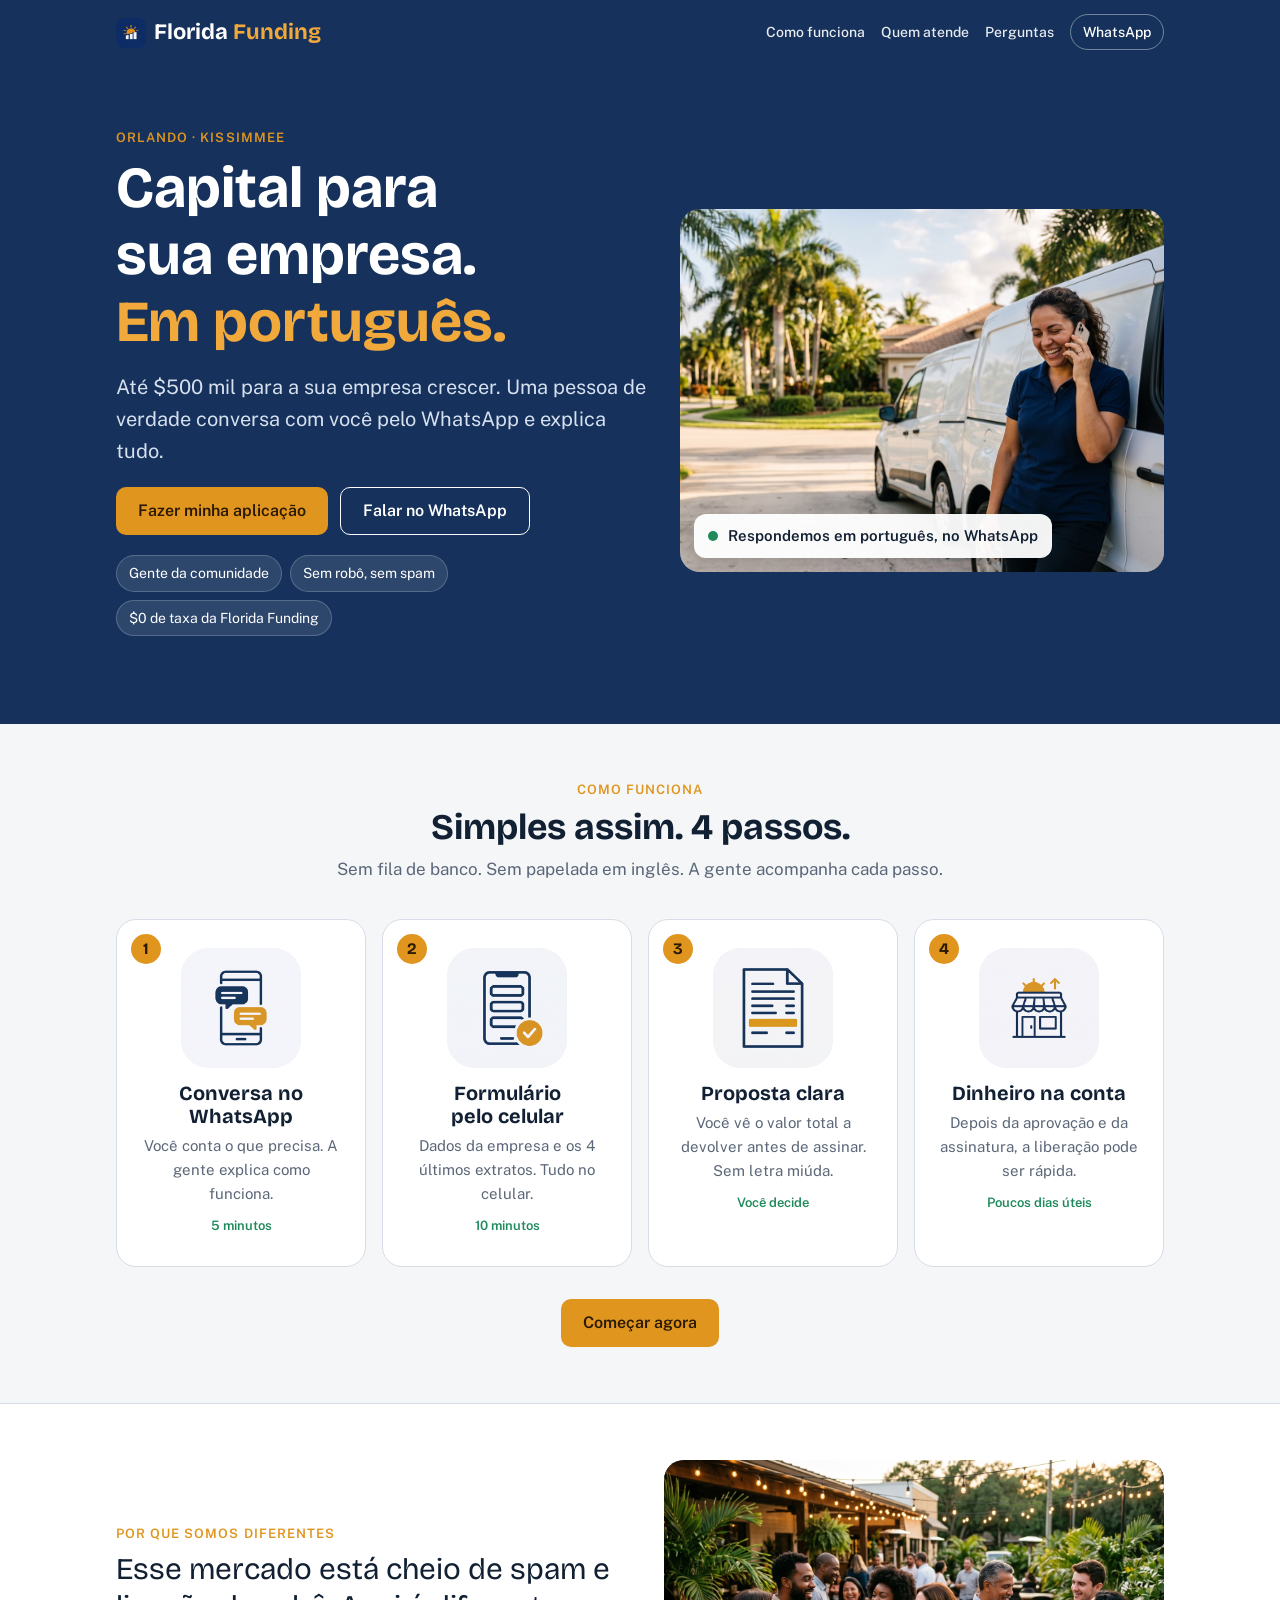
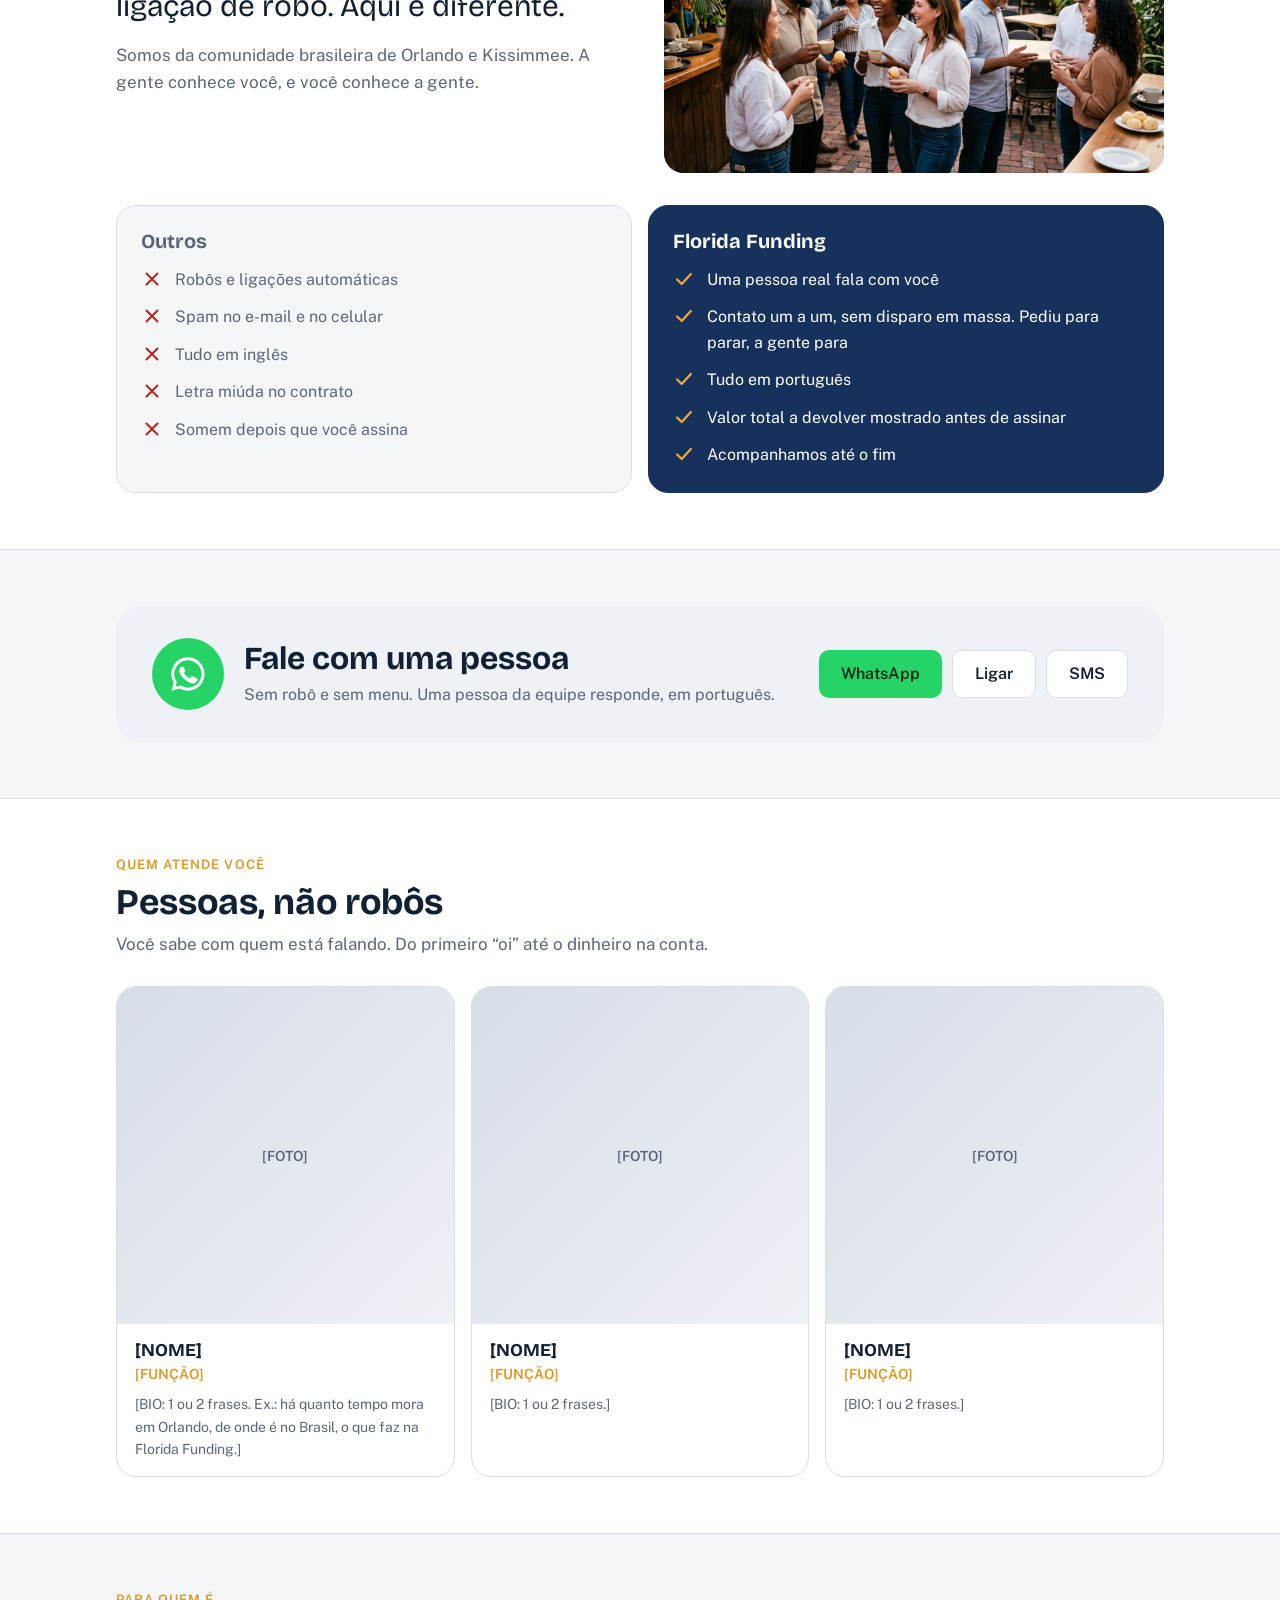
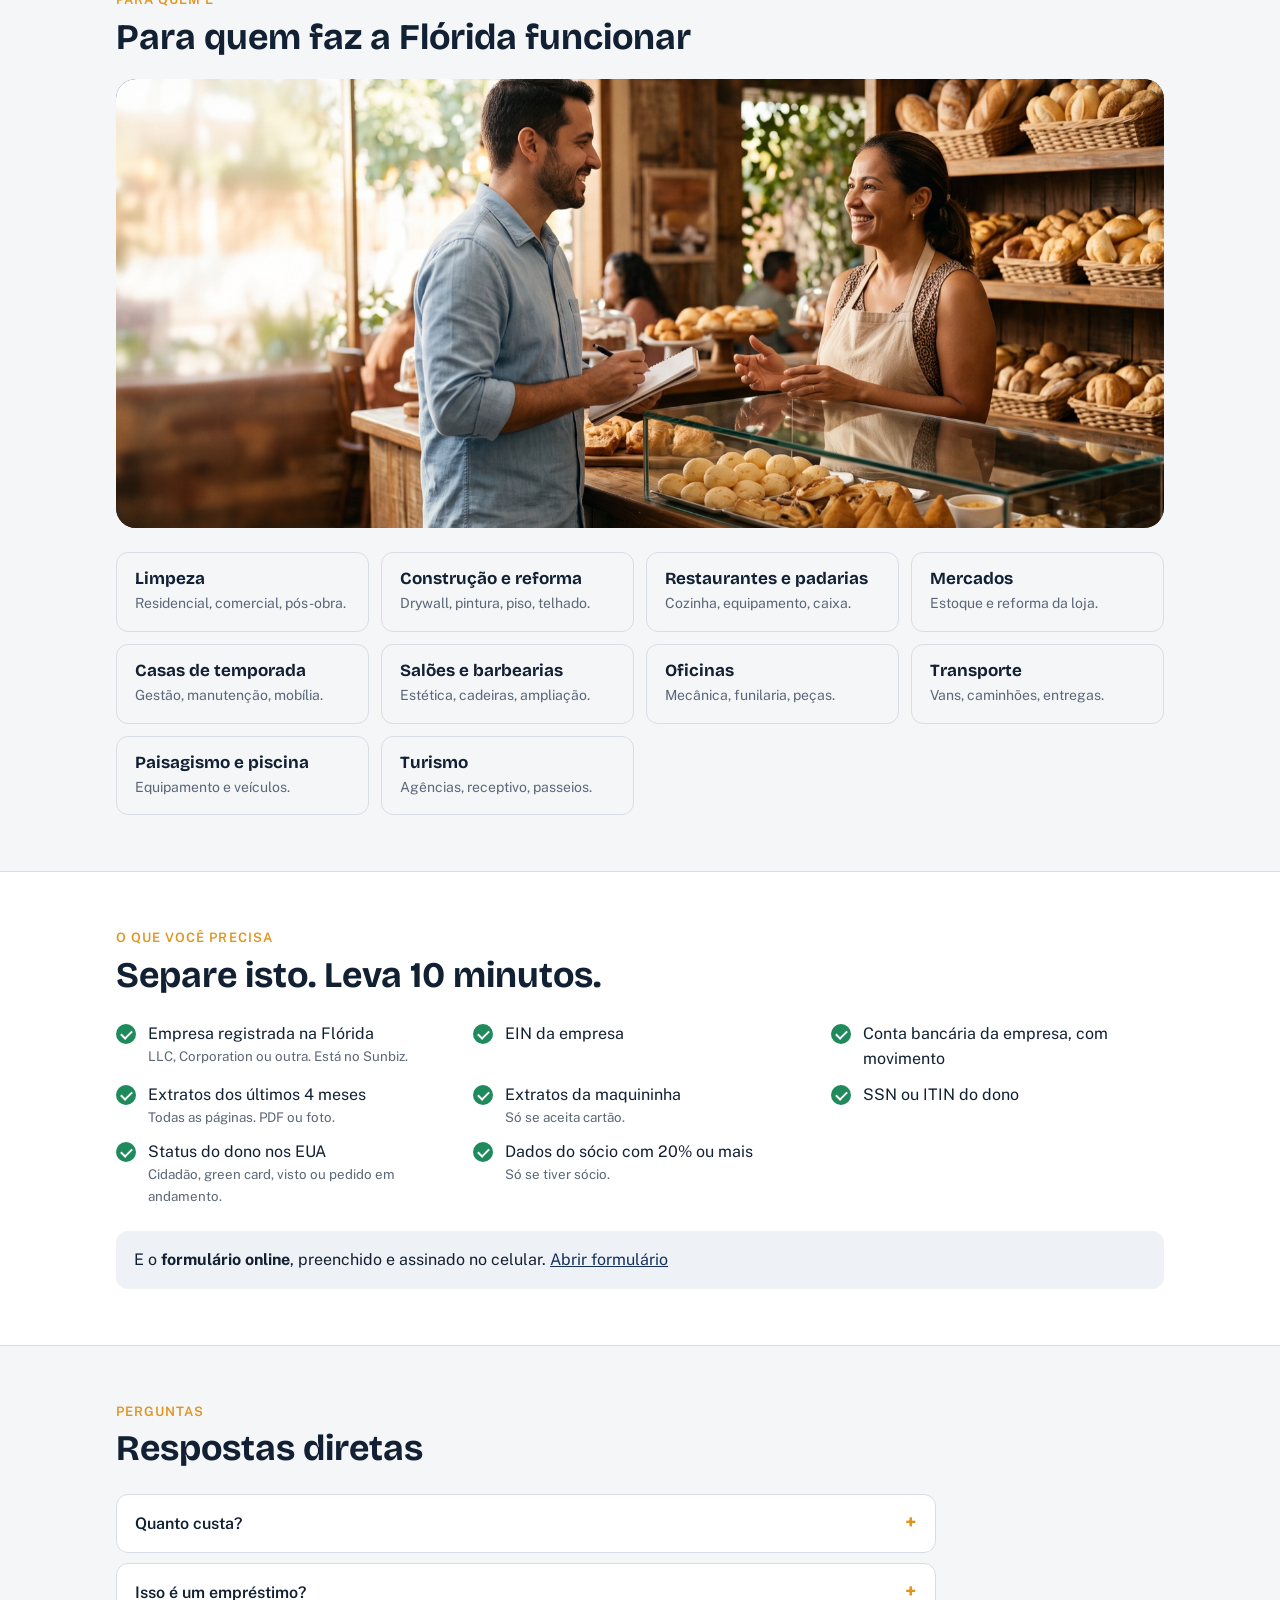
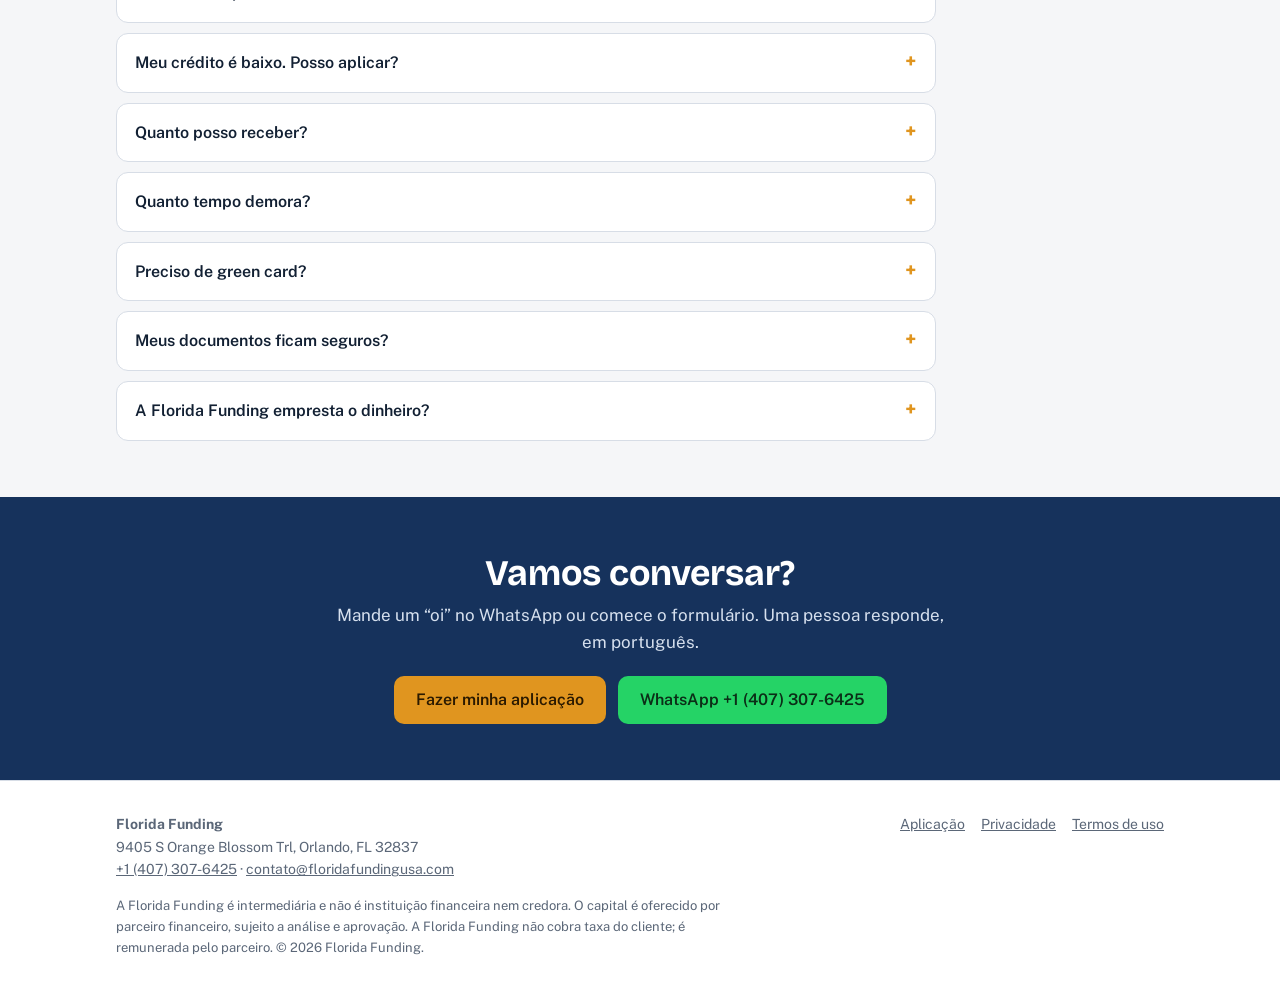
==== commit 8b30c587: "Endereço comercial em todas as páginas Co-Authored-By: Claude Opus 5.5 <noreply@anthropic.com>" ====
--- a/index.html
+++ b/index.html
@@ -35,6 +35,7 @@
   "url": "https://floridafundingusa.com/",
   "description": "Intermediária da comunidade brasileira que ajuda pequenas empresas em Orlando e Kissimmee a conseguir capital de giro com um parceiro financeiro. Atendimento em português.",
   "telephone": "+1-407-307-6425",
+  "address": {"@type": "PostalAddress", "streetAddress": "9405 S Orange Blossom Trl", "addressLocality": "Orlando", "addressRegion": "FL", "postalCode": "32837", "addressCountry": "US"},
   "email": "contato@floridafundingusa.com",
   "image": "https://floridafundingusa.com/img/og.jpg",
   "logo": "https://floridafundingusa.com/favicon.svg",
@@ -292,7 +293,7 @@
 <footer class="foot">
   <div class="in">
     <div class="cols">
-      <div><b>Florida Funding</b><br>Orlando e Kissimmee, Flórida<br>
+      <div><b>Florida Funding</b><br>9405 S Orange Blossom Trl, Orlando, FL 32837<br>
         <a href="tel:+14073076425">+1 (407) 307-6425</a> · <a href="mailto:contato@floridafundingusa.com">contato@floridafundingusa.com</a></div>
       <nav aria-label="Rodapé"><a href="aplicacao.html">Aplicação</a><a href="privacidade.html">Privacidade</a><a href="termos.html">Termos de uso</a></nav>
     </div>
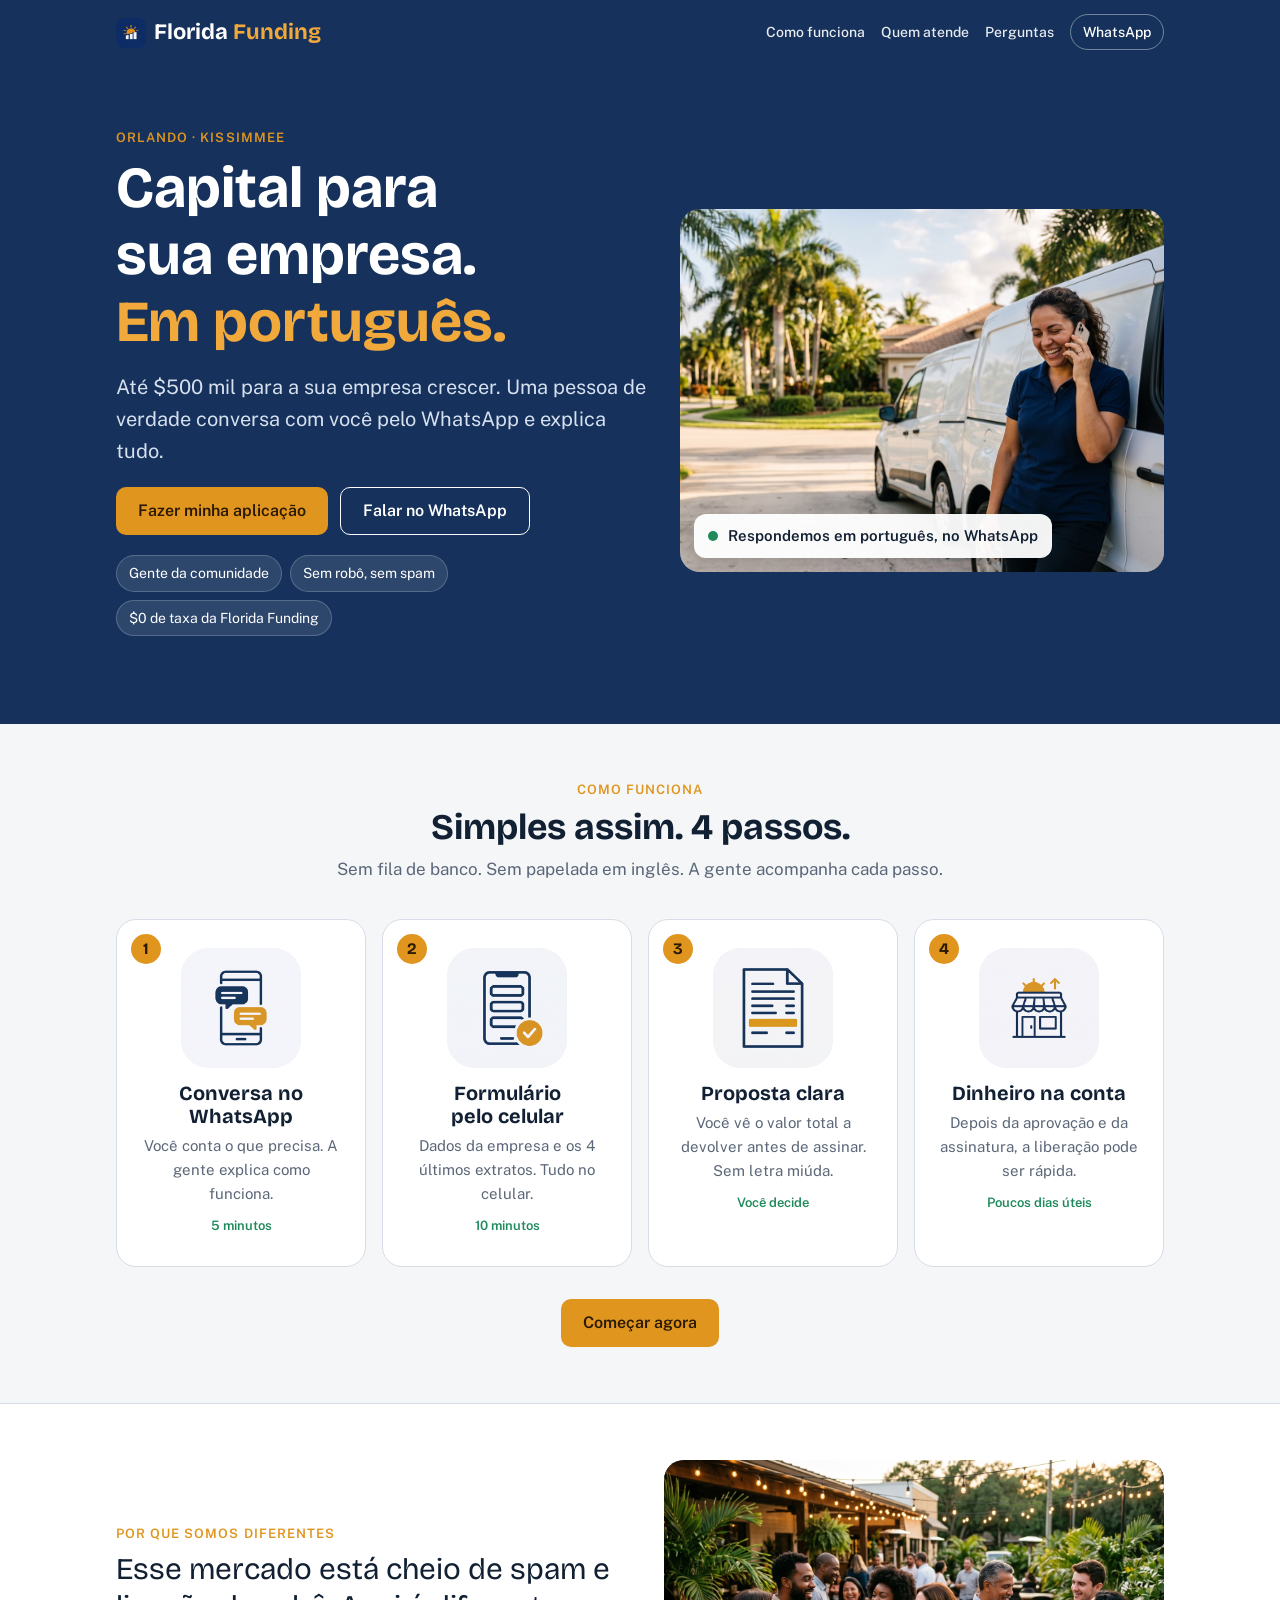
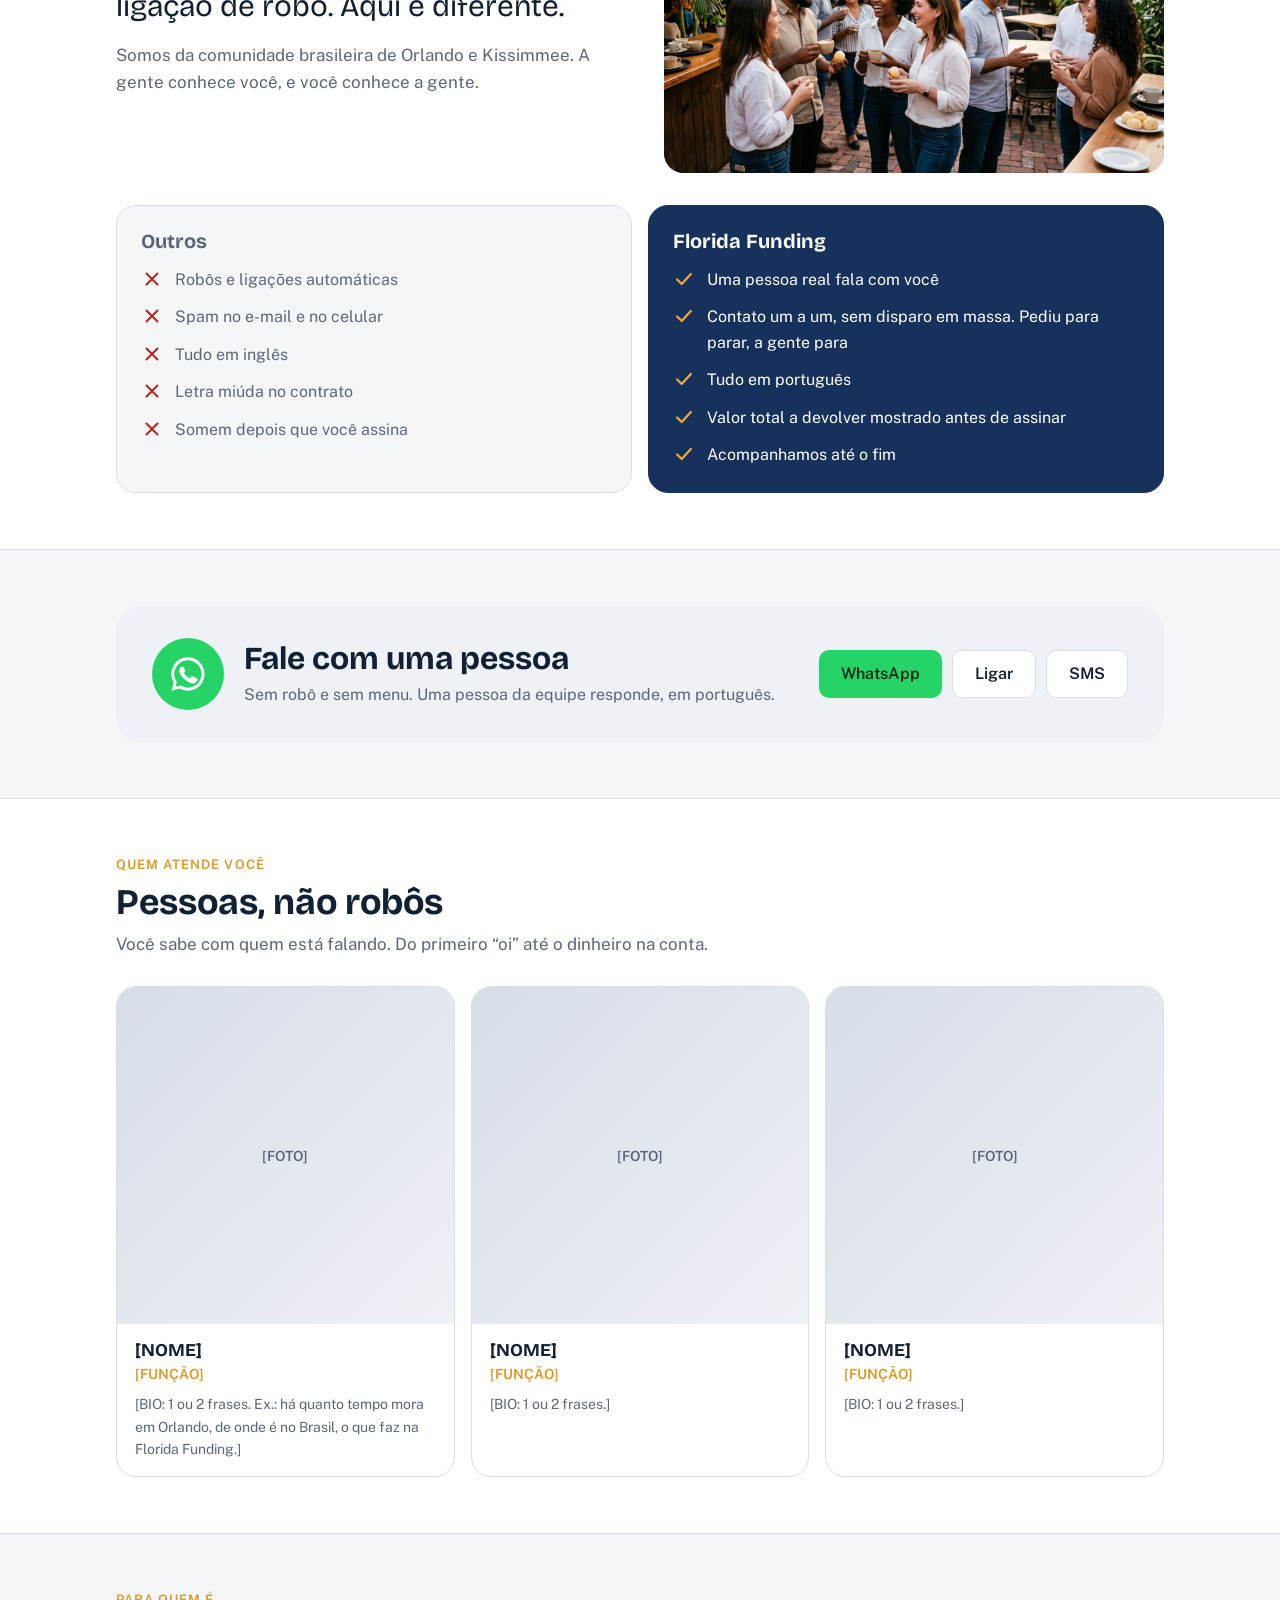
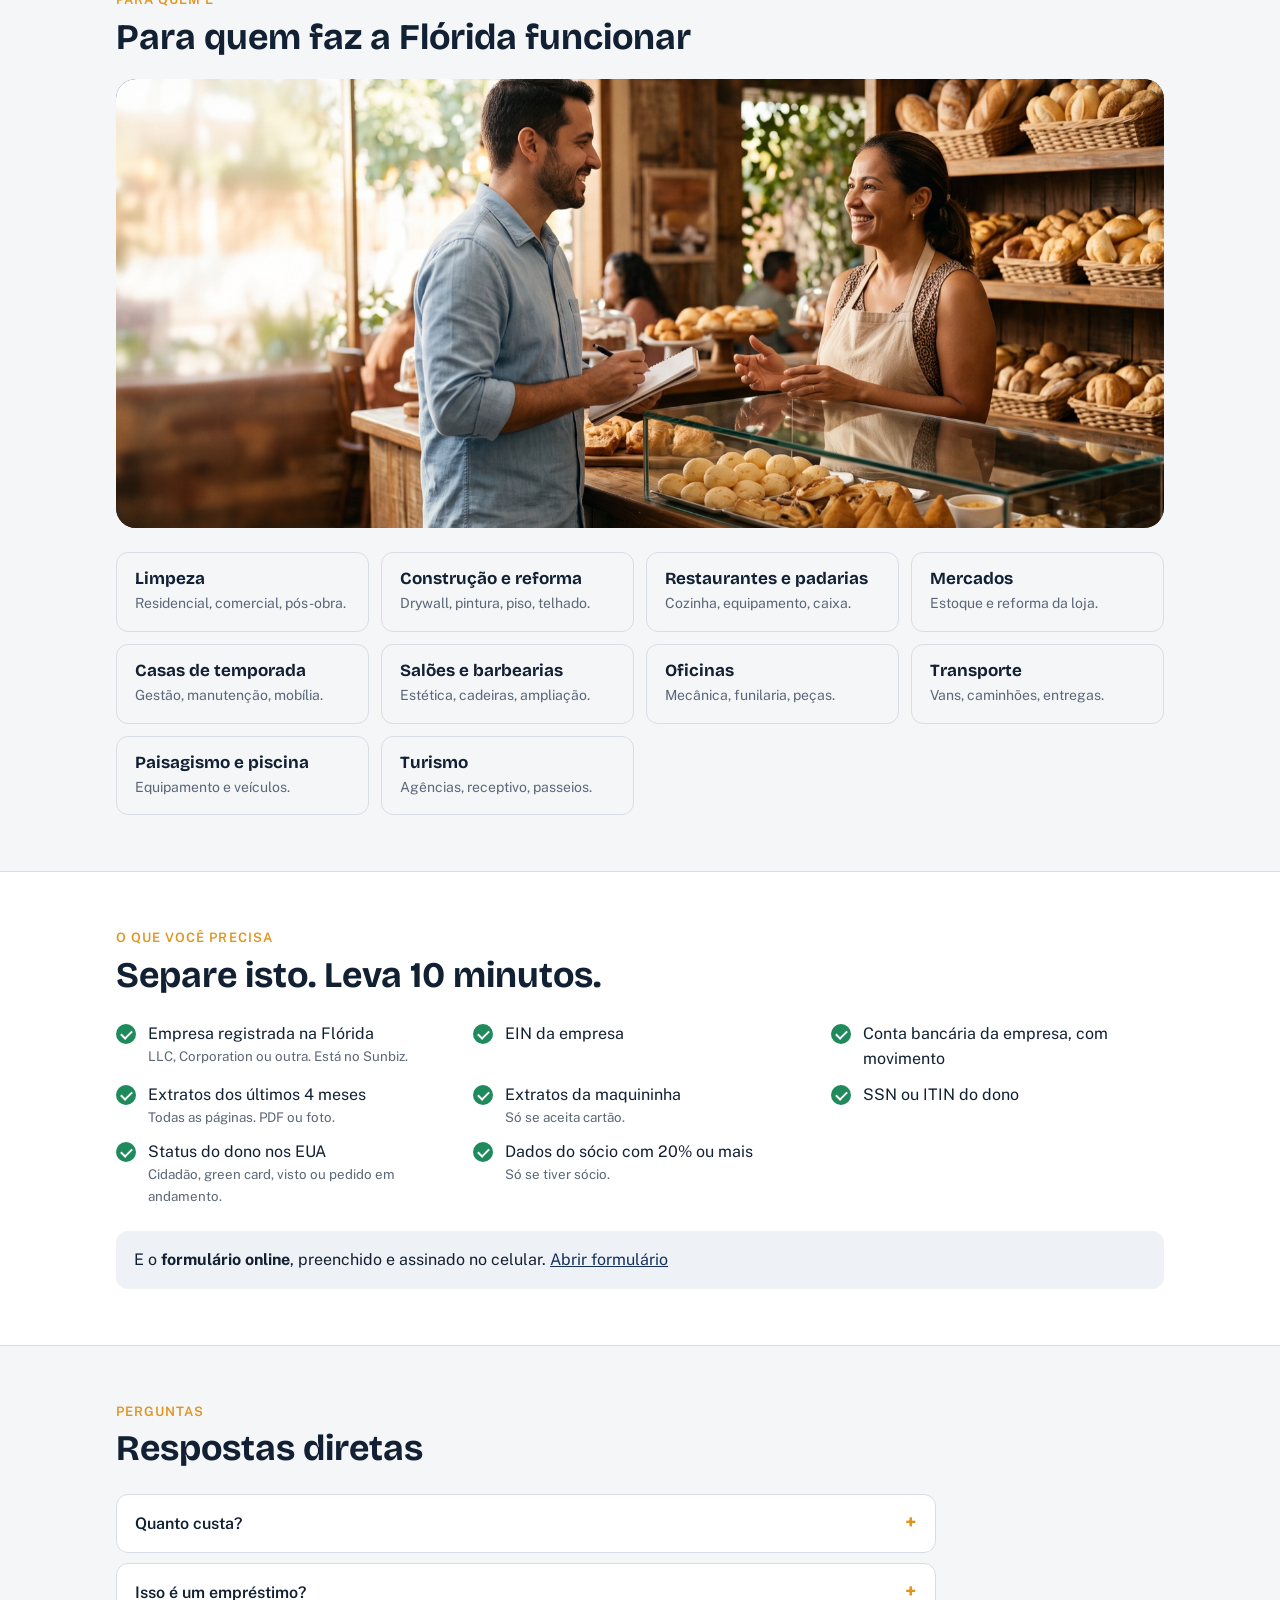
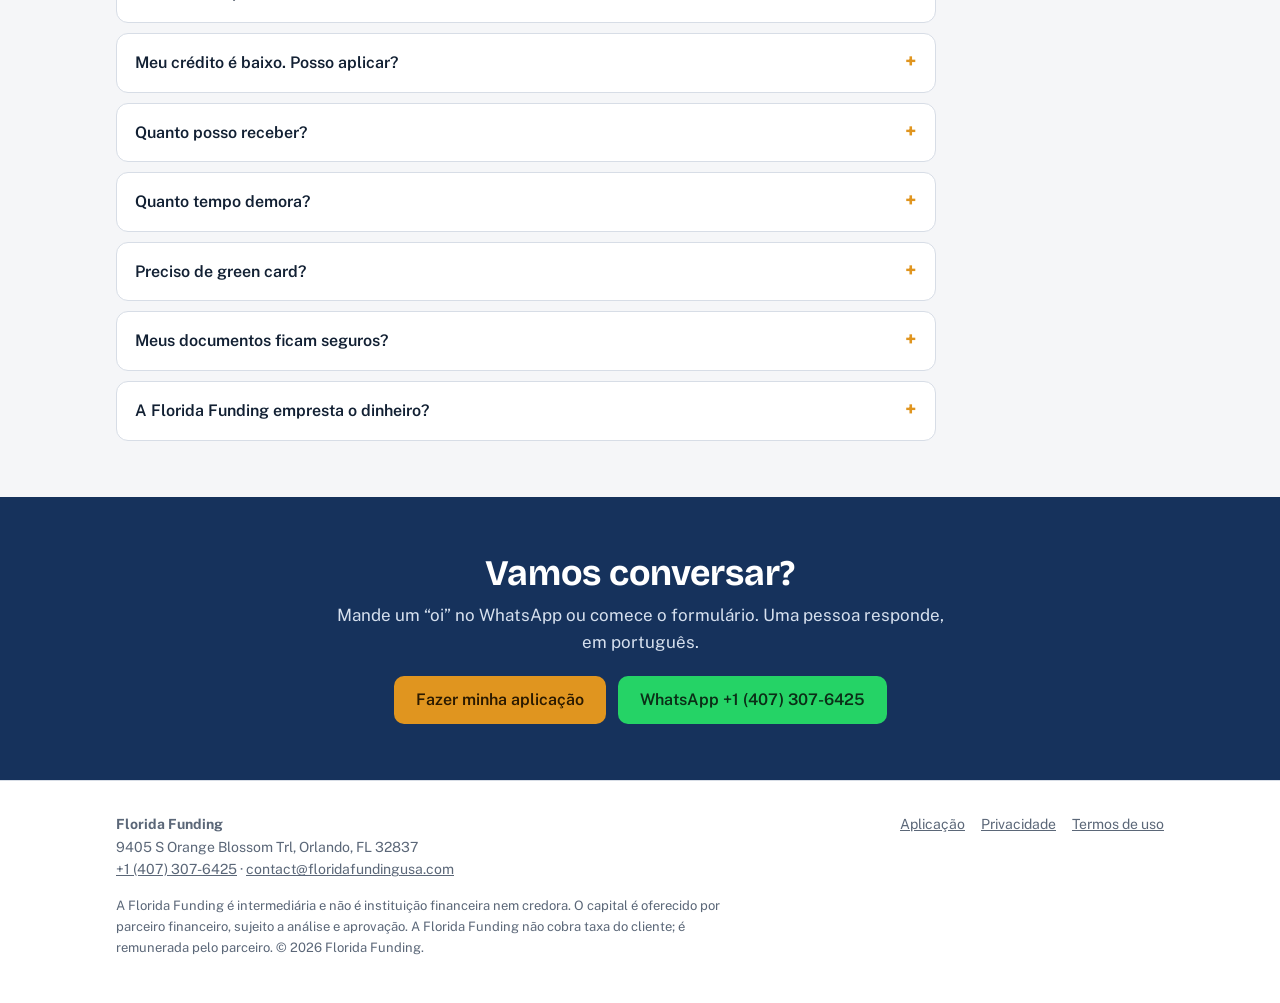
==== commit 7bdea293: "Domínio floridafundingusa.com + e-mail contact@ Co-Authored-By: Claude Opus 5.5 <noreply@anthropic.c" ====
--- a/index.html
+++ b/index.html
@@ -36,7 +36,7 @@
   "description": "Intermediária da comunidade brasileira que ajuda pequenas empresas em Orlando e Kissimmee a conseguir capital de giro com um parceiro financeiro. Atendimento em português.",
   "telephone": "+1-407-307-6425",
   "address": {"@type": "PostalAddress", "streetAddress": "9405 S Orange Blossom Trl", "addressLocality": "Orlando", "addressRegion": "FL", "postalCode": "32837", "addressCountry": "US"},
-  "email": "contato@floridafundingusa.com",
+  "email": "contact@floridafundingusa.com",
   "image": "https://floridafundingusa.com/img/og.jpg",
   "logo": "https://floridafundingusa.com/favicon.svg",
   "areaServed": [
@@ -47,7 +47,7 @@
   "contactPoint": {
     "@type": "ContactPoint",
     "telephone": "+1-407-307-6425",
-    "email": "contato@floridafundingusa.com",
+    "email": "contact@floridafundingusa.com",
     "contactType": "customer service",
     "availableLanguage": ["Portuguese", "English"]
   }
@@ -294,7 +294,7 @@
   <div class="in">
     <div class="cols">
       <div><b>Florida Funding</b><br>9405 S Orange Blossom Trl, Orlando, FL 32837<br>
-        <a href="tel:+14073076425">+1 (407) 307-6425</a> · <a href="mailto:contato@floridafundingusa.com">contato@floridafundingusa.com</a></div>
+        <a href="tel:+14073076425">+1 (407) 307-6425</a> · <a href="mailto:contact@floridafundingusa.com">contact@floridafundingusa.com</a></div>
       <nav aria-label="Rodapé"><a href="aplicacao.html">Aplicação</a><a href="privacidade.html">Privacidade</a><a href="termos.html">Termos de uso</a></nav>
     </div>
     <p class="disc">A Florida Funding é intermediária e não é instituição financeira nem credora. O capital é oferecido por parceiro financeiro, sujeito a análise e aprovação. A Florida Funding não cobra taxa do cliente; é remunerada pelo parceiro. © <span id="yr">2026</span> Florida Funding.</p>
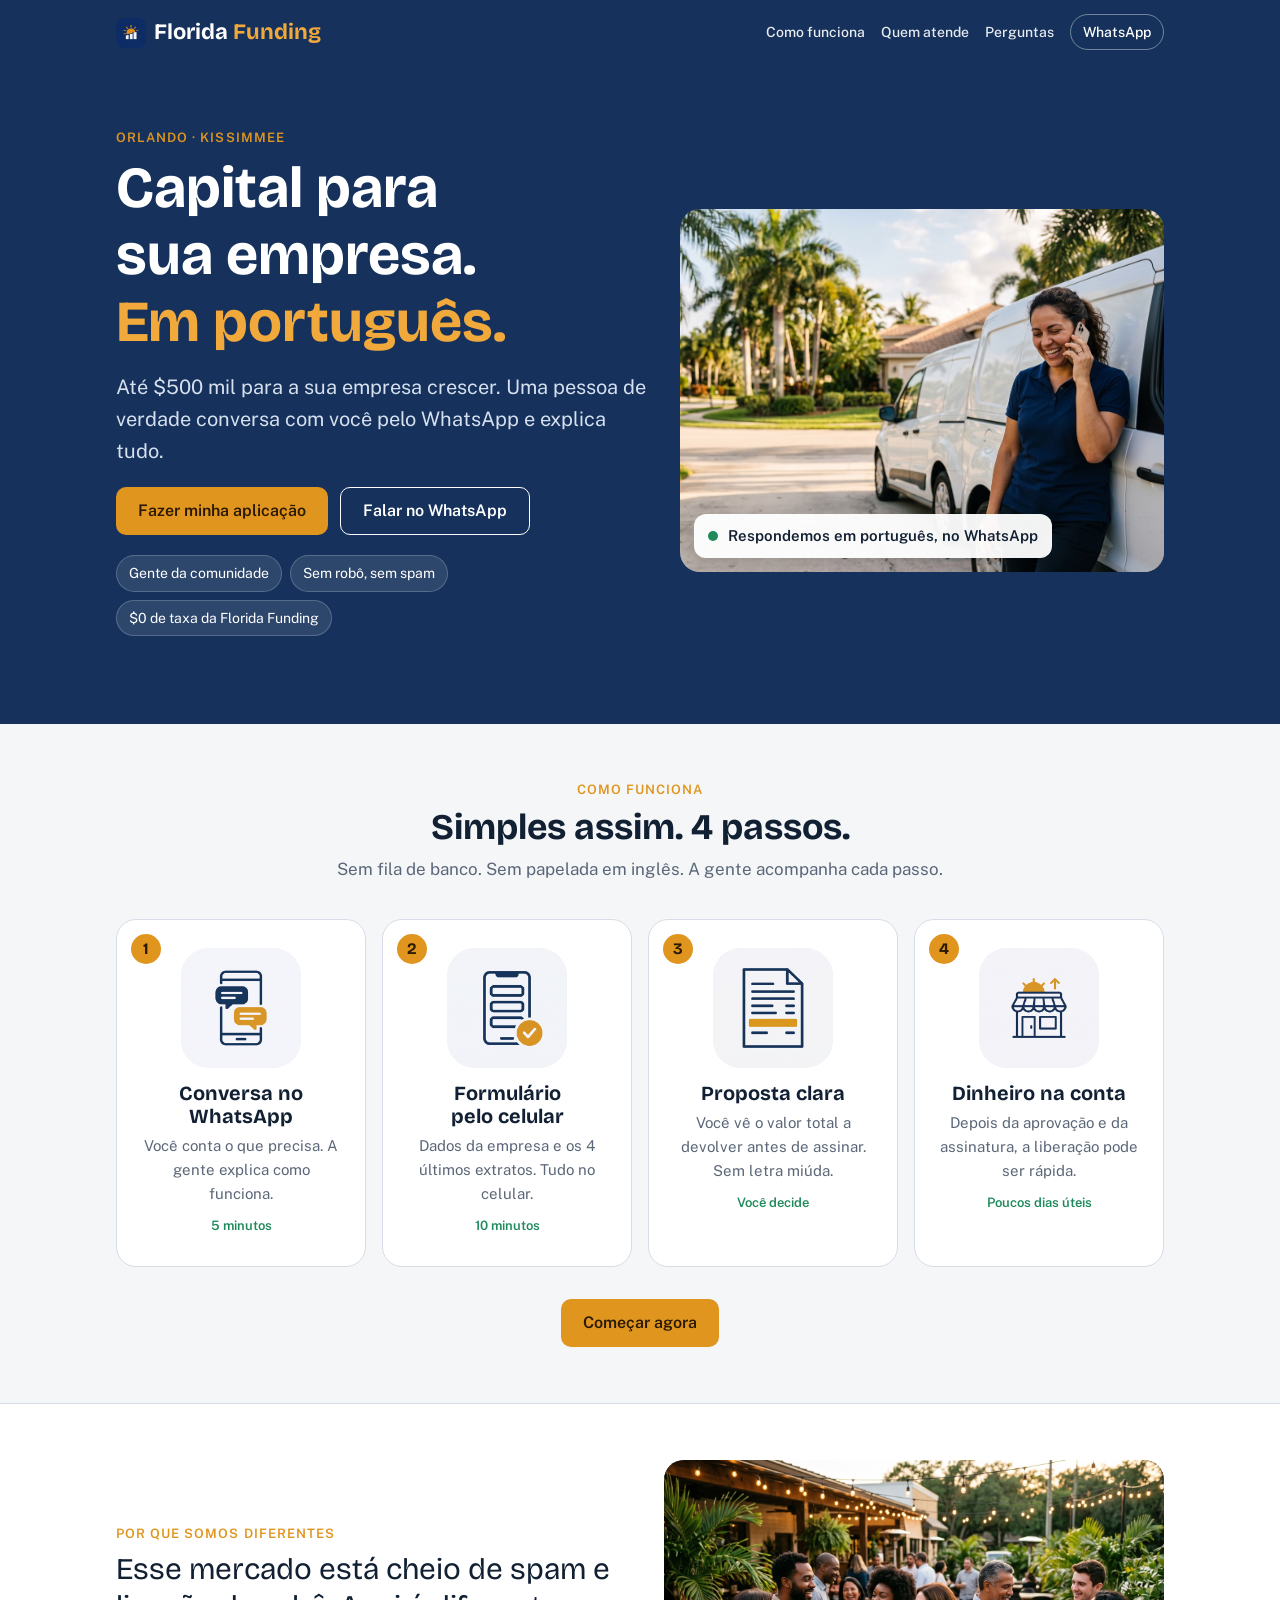
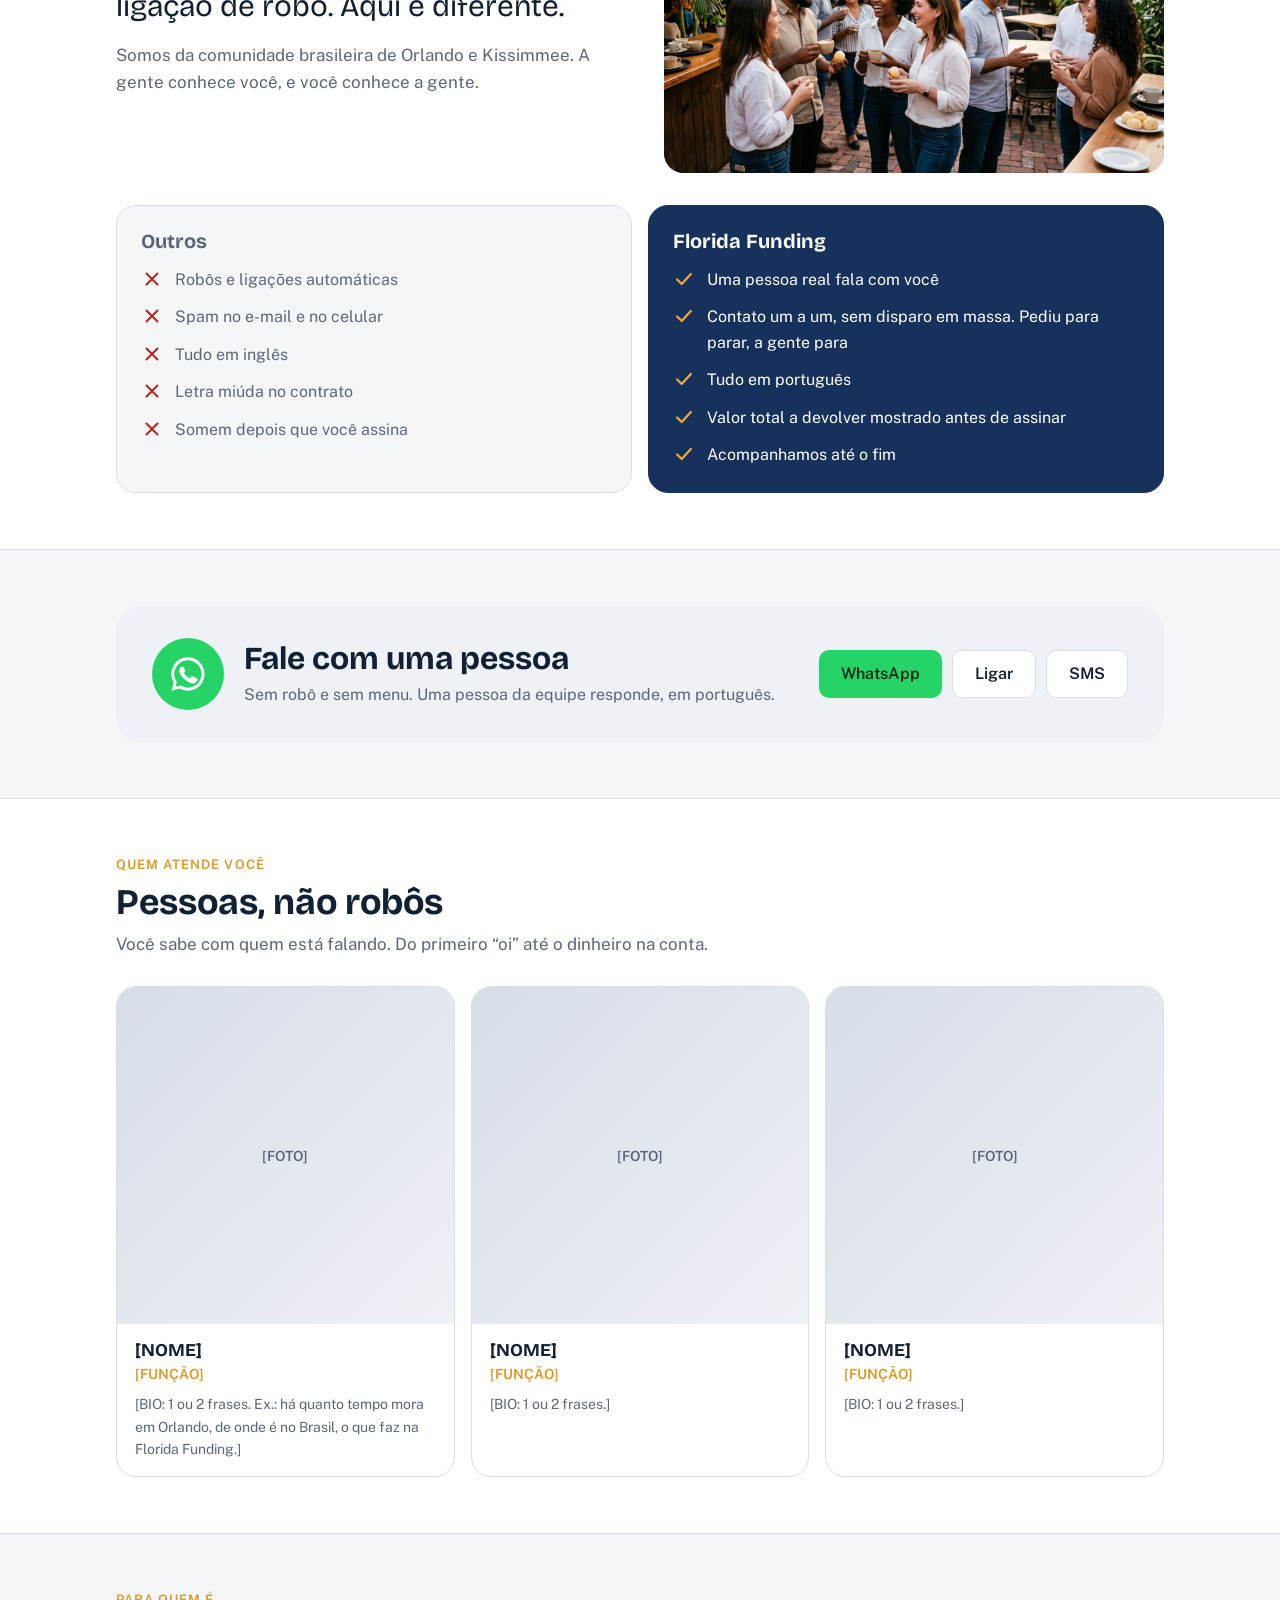
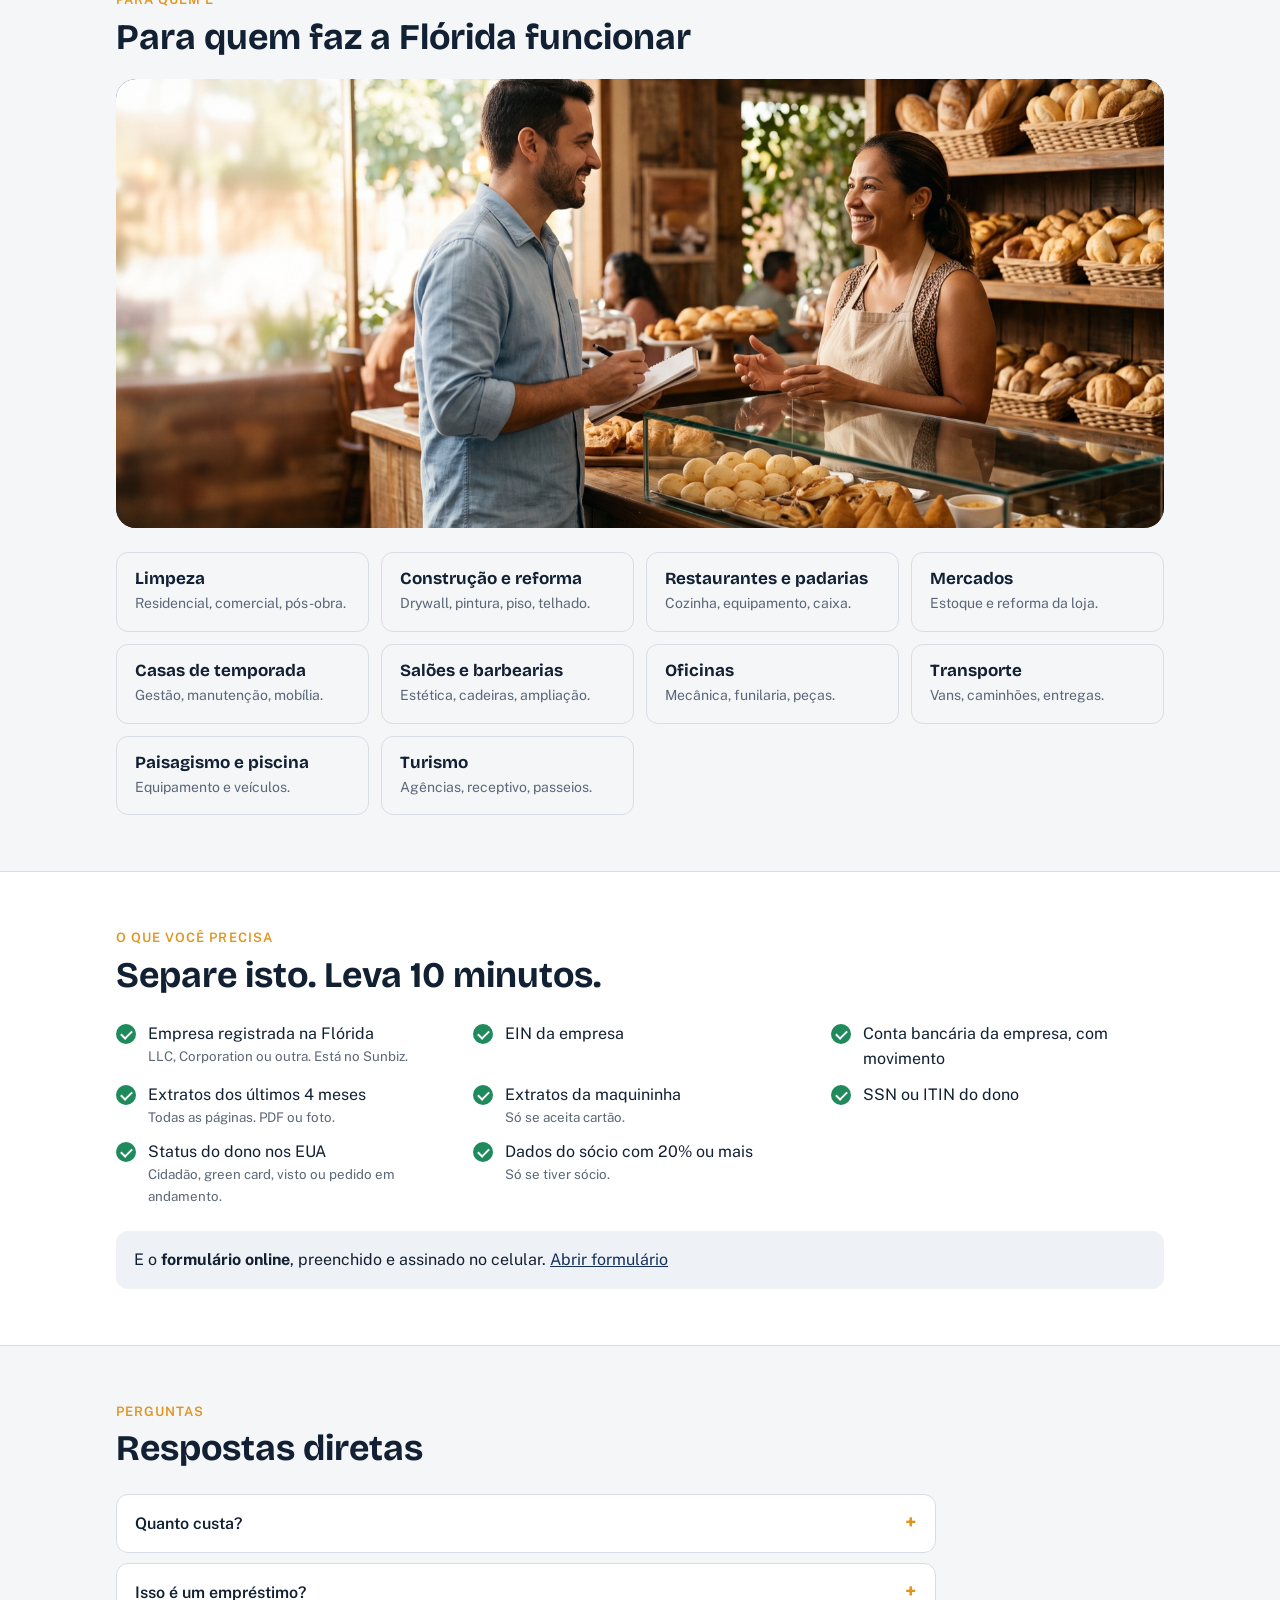
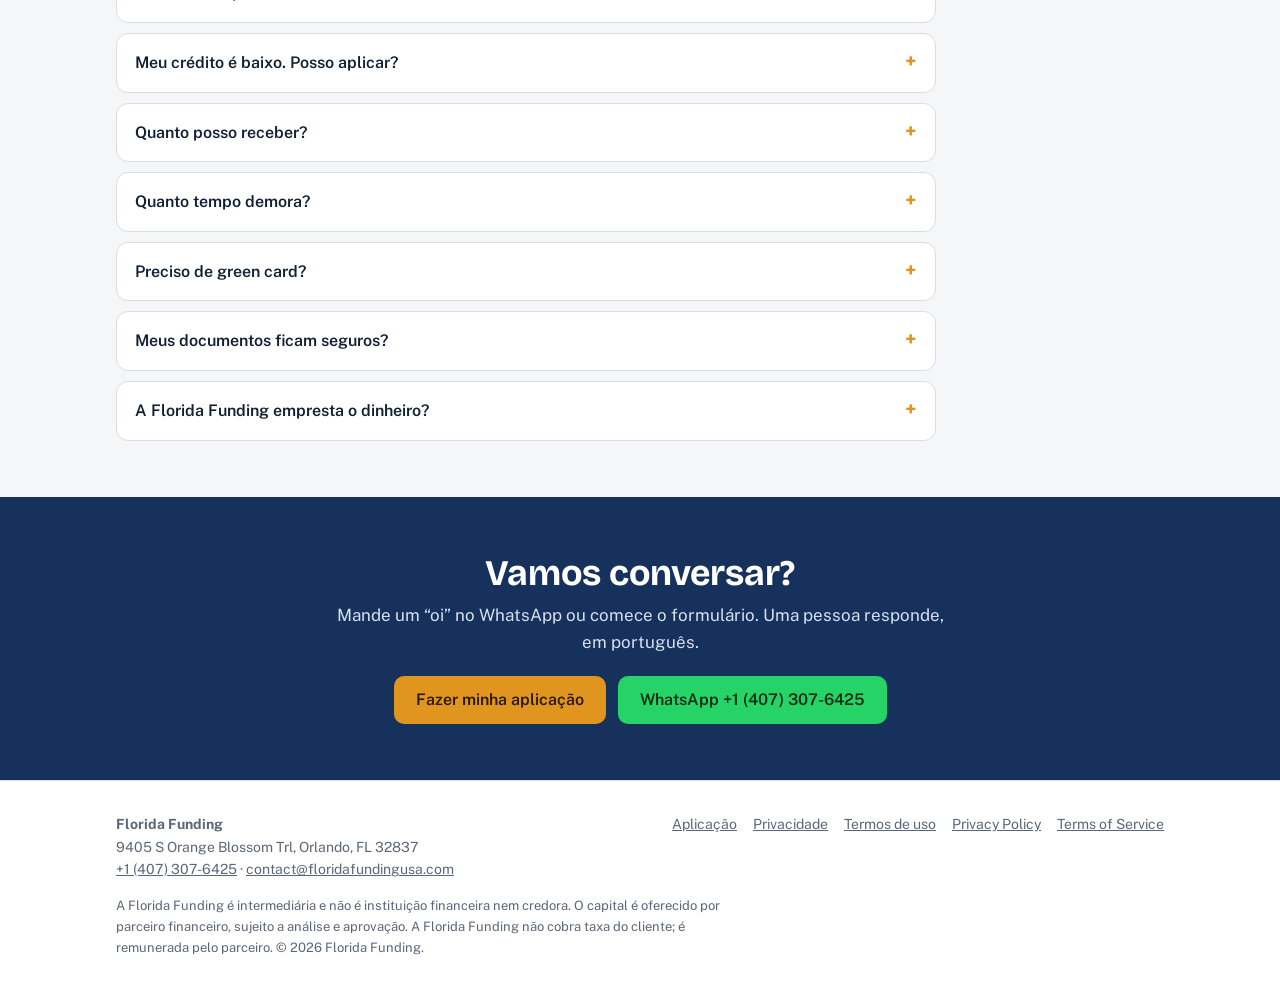
==== commit 5fd42007: "Privacy Policy e Terms of Service em inglês Co-Authored-By: Claude Opus 5.5 <noreply@anthropic.com>" ====
--- a/index.html
+++ b/index.html
@@ -295,7 +295,7 @@
     <div class="cols">
       <div><b>Florida Funding</b><br>9405 S Orange Blossom Trl, Orlando, FL 32837<br>
         <a href="tel:+14073076425">+1 (407) 307-6425</a> · <a href="mailto:contact@floridafundingusa.com">contact@floridafundingusa.com</a></div>
-      <nav aria-label="Rodapé"><a href="aplicacao.html">Aplicação</a><a href="privacidade.html">Privacidade</a><a href="termos.html">Termos de uso</a></nav>
+      <nav aria-label="Rodapé"><a href="aplicacao.html">Aplicação</a><a href="privacidade.html">Privacidade</a><a href="termos.html">Termos de uso</a><a href="privacy-policy.html">Privacy Policy</a><a href="terms-of-service.html">Terms of Service</a></nav>
     </div>
     <p class="disc">A Florida Funding é intermediária e não é instituição financeira nem credora. O capital é oferecido por parceiro financeiro, sujeito a análise e aprovação. A Florida Funding não cobra taxa do cliente; é remunerada pelo parceiro. © <span id="yr">2026</span> Florida Funding.</p>
   </div>
